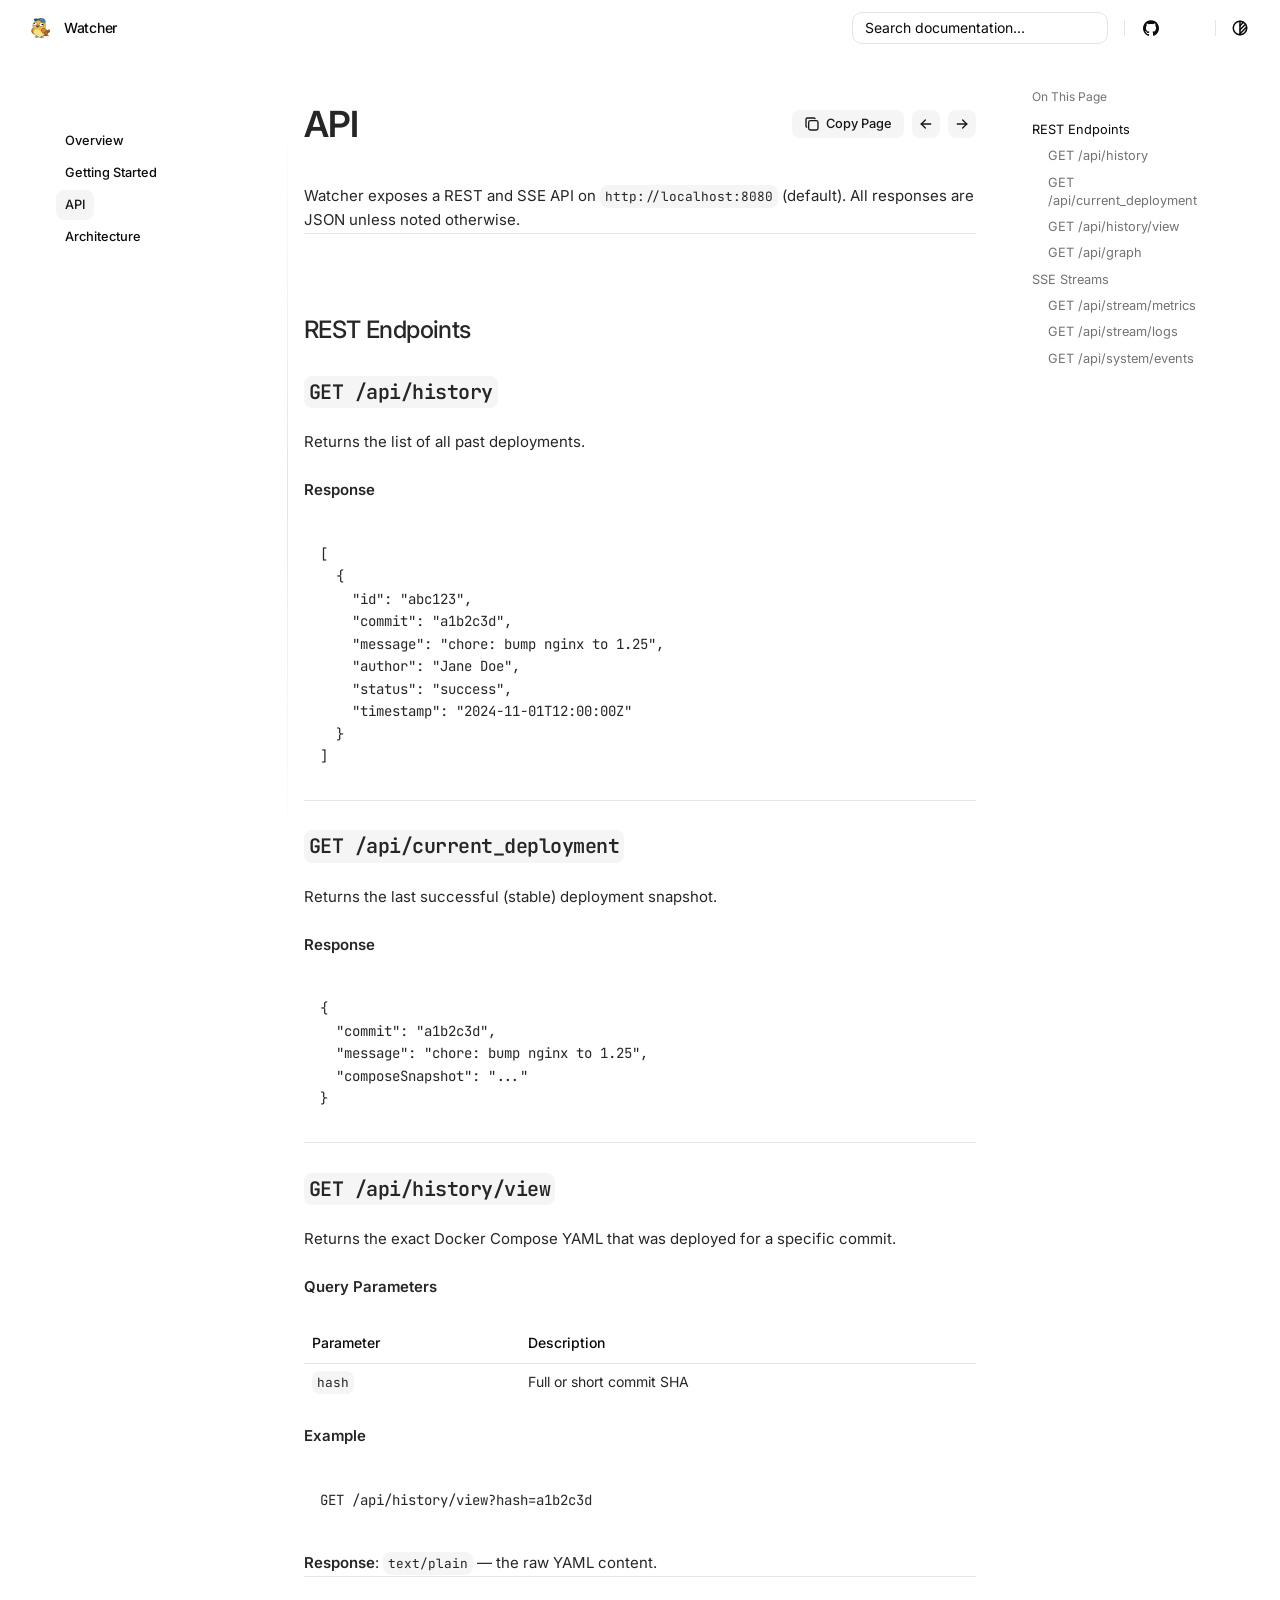
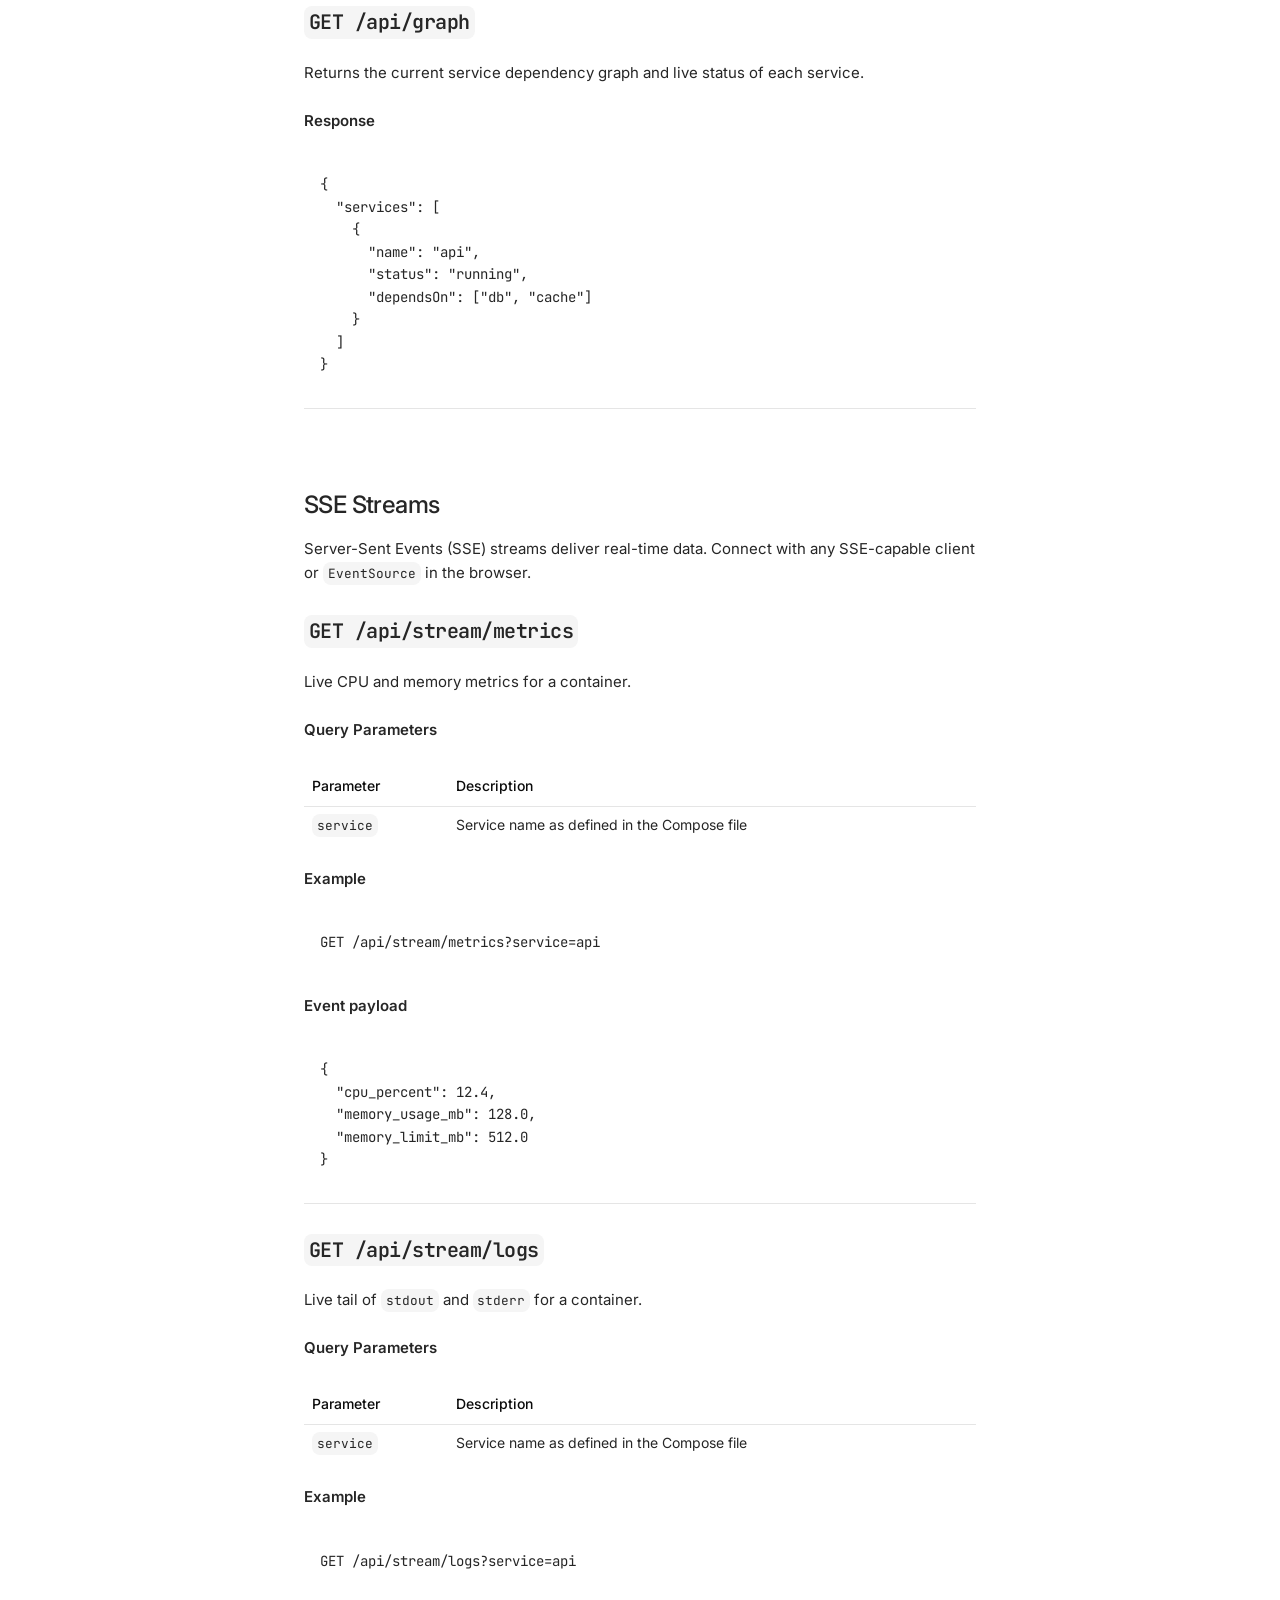
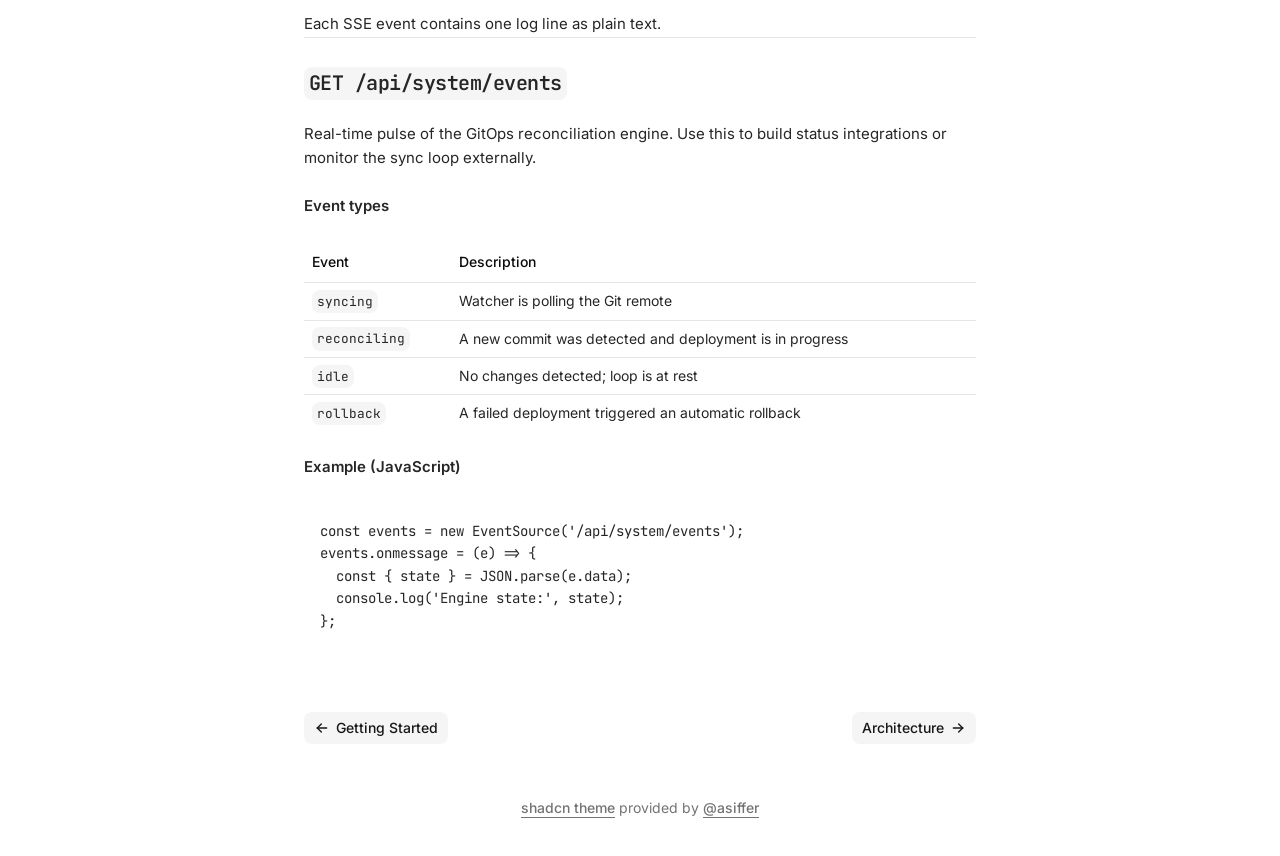
==== api/index.html @ 24e3c694 "Deployed fd1345d with MkDocs version: 1.6.1" ====
<!DOCTYPE html>
<html lang="en">

<head>
    <script>
        const base_url = "https://sithukyaw666.github.io/Watcher/"; /* for search plugin notably */
    </script>
    <script>
    const darkTheme = window.matchMedia("(prefers-color-scheme: dark)");
    darkTheme.onchange = (e) => {
        if (e.matches) {
            document.documentElement.classList.add("dark")
            localStorage.theme = 'dark';
        } else {
            document.documentElement.classList.remove("dark")
            localStorage.removeItem("theme")
        }
    };

    // On page load. Priotiry to lcaolStorage
    if (localStorage.theme === "dark") {
        document.documentElement.classList.add("dark")
    } else if (localStorage.theme === "light") {
        document.documentElement.classList.remove("dark")
    } else if (darkTheme.matches) {
        document.documentElement.classList.add("dark")
    } else {
        document.documentElement.classList.remove("dark")
    }

    // set the layout based on localStorage
    document.documentElement.classList.add(localStorage.getItem("html-layout") || "layout-fixed");
</script>


    <meta charset="UTF-8">
    <meta name="viewport" content="width=device-width, initial-scale=1">

    


<title>API</title>









<link rel="canonical" href="https://sithukyaw666.github.io/Watcher/api/">


<!-- Open Graph (Facebook, LinkedIn) -->

<meta property="og:title" content="API">





<meta property="og:url" content="https://sithukyaw666.github.io/Watcher/api/">






<!-- Twitter Card -->

<meta name="twitter:title" content="API">






<!-- JSON-LD Structured Data -->



    <link rel="icon" href="../assets/watcher-logo.png">

    <link href="../css/base.css" rel="stylesheet">
    <link href="../css/geist.css" rel="stylesheet">

    
    <link href="../stylesheets/theme.css" rel="stylesheet">

    

    <script src="../js/callbacks.js"></script>

    

    

    

    
    <script>
    document.addEventListener("DOMContentLoaded", function () {
        document.querySelectorAll("a.headerlink").forEach(function (link) {
            link.addEventListener("click", function (e) {
                e.preventDefault();

                // Build the full URL with the anchor fragment
                const url = window.location.origin + window.location.pathname + this.getAttribute("href");

                navigator.clipboard.writeText(url).then(function () {
                    // Optional: brief visual feedback
                });
            });
        });
    });
</script>
    

</head>

<body
    class="text-foreground group/body overscroll-none font-sans antialiased [--footer-height:calc(var(--spacing)*14)] [--header-height:calc(var(--spacing)*14)] xl:[--footer-height:calc(var(--spacing)*24)] theme-default">
    <div id="inner-body" class="bg-background relative z-10 flex min-h-svh flex-col">
        <header class="bg-background sticky top-0 z-50 w-full" view-transition-name="header">
    <div class="container-wrapper 3xl:fixed:px-0 px-6">
        <div class="3xl:fixed:container flex h-(--header-height) items-center gap-2 **:data-[slot=separator]:!h-4">
            <button id="menu-button" data-slot="popover-trigger" onclick="onMobileMenuButtonClick(event)"
                class="group whitespace-nowrap rounded-md text-sm font-medium transition-all disabled:pointer-events-none disabled:opacity-50 [&amp;_svg]:pointer-events-none [&amp;_svg:not([class*='size-'])]:size-4 shrink-0 [&amp;_svg]:shrink-0 outline-none focus-visible:border-ring focus-visible:ring-ring/50 aria-invalid:ring-destructive/20 dark:aria-invalid:ring-destructive/40 aria-invalid:border-destructive hover:text-accent-foreground px-4 py-2 has-[&gt;svg]:px-3 extend-touch-target h-8 touch-manipulation items-center justify-start gap-2.5 !p-0 hover:bg-transparent focus-visible:bg-transparent focus-visible:ring-0 active:bg-transparent dark:hover:bg-transparent flex lg:hidden"
                type="button" aria-haspopup="dialog" aria-expanded="false" aria-controls="radix-«Rmplb»"
                data-state="closed">
                <div class="relative flex h-8 w-4 items-center justify-center">
                    <div class="relative size-4">
                        <!-- 16px x 16px -->
                        <svg xmlns="http://www.w3.org/2000/svg" viewBox="0 0 16 16" fill="none" stroke="currentColor"
                            stroke-width="2" stroke-linecap="round" stroke-linejoin="round">
                            <line x1="0" x2="16" y1="5" y2="5"
                                class="group-data-[state=open]:translate-y-[2.25px] group-data-[state=open]:-translate-x-[2.25px] group-data-[state=open]:rotate-45 transition-all duration-300 origin-center" />
                            <line x1="0" x2="16" y1="11" y2="11"
                                class="group-data-[state=open]:-translate-y-[2.25px] group-data-[state=open]:-translate-x-[2.25px] group-data-[state=open]:-rotate-45 transition-all duration-300 origin-center" />
                        </svg>
                    </div>

                    <span class="sr-only">Toggle Menu</span>
                </div>
                <span class="flex h-8 items-center text-lg leading-none font-medium">Menu</span>
            </button>
            <a data-slot="button"
                class="items-center justify-center gap-2 whitespace-nowrap rounded-md text-sm font-medium transition-all disabled:pointer-events-none disabled:opacity-50 [&_svg]:pointer-events-none [&_svg:not([class*='size-'])]:size-5 shrink-0 [&_svg]:shrink-0 outline-none focus-visible:border-ring focus-visible:ring-ring/50 focus-visible:ring-[3px] aria-invalid:ring-destructive/20 dark:aria-invalid:ring-destructive/40 aria-invalid:border-destructive hover:bg-accent hover:text-accent-foreground dark:hover:bg-accent/50 hidden h-8 lg:flex"
                href="https://sithukyaw666.github.io/Watcher/">
                <span class="size-8 flex flex-row justify-center items-center">
                    

<img class="size-5" src="../assets/watcher-logo.png" alt="icon">


                </span>

                
                <h1 class="pr-2">Watcher</h1>
                
            </a>
            
            <nav class="items-center gap-0.5 hidden lg:flex">
    
</nav>
            
            <div class="ml-auto flex items-center gap-2 md:flex-1 md:justify-end">
                <div class="hidden w-full flex-1 md:flex md:w-auto md:flex-none">
                    <div class="hidden w-full flex-1 md:flex md:w-auto md:flex-none">
    <button onclick="onSearchBarClick(event)" data-slot="dialog-trigger" data-variant="outline" data-size="default" class="inline-flex shrink-0 items-center gap-2 text-sm whitespace-nowrap transition-all outline-none focus-visible:border-ring focus-visible:ring-[3px] focus-visible:ring-ring/50 disabled:pointer-events-none disabled:opacity-50 aria-invalid:border-destructive aria-invalid:ring-destructive/20 dark:aria-invalid:ring-destructive/40 [&amp;_svg]:pointer-events-none [&amp;_svg]:shrink-0 [&amp;_svg:not([class*='size-'])]:size-4 border bg-background hover:text-accent-foreground dark:border-input dark:hover:bg-input/50 px-4 py-2 has-[&gt;svg]:px-3 relative h-8 w-full justify-start rounded-lg pl-3 font-normal text-foreground shadow-none hover:bg-muted/50 sm:pr-12 md:w-48 lg:w-56 xl:w-64 dark:bg-card" type="button" aria-haspopup="dialog" aria-expanded="false" aria-controls="radix-_r_1_" data-state="closed">
        <span class="hidden lg:inline-flex">Search documentation...</span>
        <span class="inline-flex lg:hidden">Search...</span>
    </button>
</div>
<dialog id="search-dialog" onclick="onSearchDialogClick(event)"
    class="fixed top-1/2 left-1/2 -translate-x-1/2 -translate-y-1/2 bg-background rounded-lg shadow-lg border overflow-hidden p-0">
    <div class="w-lg gap-4">
        <div class="flex h-full w-full flex-col overflow-hidden rounded-md bg-popover text-popover-foreground">
            <div data-slot="command-input-wrapper" class="flex h-9 items-center gap-2 border-b px-3"><svg
                    xmlns="http://www.w3.org/2000/svg" width="24" height="24" viewBox="0 0 24 24" fill="none"
                    stroke="currentColor" stroke-width="2" stroke-linecap="round" stroke-linejoin="round"
                    class="lucide lucide-search size-4 shrink-0 opacity-50">
                    <circle cx="11" cy="11" r="8"></circle>
                    <path d="m21 21-4.3-4.3"></path>
                </svg>
                <input data-slot="command-input"
                    class="placeholder:text-muted-foreground flex h-10 w-full rounded-md bg-transparent py-3 text-sm outline-hidden disabled:cursor-not-allowed disabled:opacity-50"
                    placeholder="Search documentation..." cmdk-input="" autocomplete="off" autocorrect="off"
                    spellcheck="false" aria-autocomplete="list" role="combobox" aria-expanded="true"
                    aria-controls="radix-«r1t6»" aria-labelledby="radix-«r1t7»" id="radix-«r1t8»" type="text" value=""
                    aria-activedescendant="radix-«r1th»" oninput="onInputHandler(event)">
            </div>
        </div>
        <div id="mkdocs-search-results">
            <!-- search results go there -->
        </div>
    </div>
</dialog>
<script>
    document.removeEventListener("keydown", searchShortcutHandler);
    document.addEventListener("keydown", searchShortcutHandler);
</script>
                </div>
                
                <div data-orientation="vertical" role="none" data-slot="separator"
                    class="bg-border shrink-0 data-[orientation=horizontal]:h-px data-[orientation=horizontal]:w-full data-[orientation=vertical]:h-full data-[orientation=vertical]:w-px ml-2 hidden lg:block">
                </div>
                <a target="_blank" rel="noreferrer" data-slot="button"
                    class="inline-flex items-center justify-center whitespace-nowrap text-sm font-medium transition-all disabled:pointer-events-none disabled:opacity-50 [&amp;_svg]:pointer-events-none [&amp;_svg:not([class*='size-'])]:size-4 shrink-0 [&amp;_svg]:shrink-0 outline-none focus-visible:border-ring focus-visible:ring-ring/50 focus-visible:ring-[3px] aria-invalid:ring-destructive/20 dark:aria-invalid:ring-destructive/40 aria-invalid:border-destructive hover:bg-accent hover:text-accent-foreground dark:hover:bg-accent/50 rounded-md gap-1.5 px-3 has-[&gt;svg]:px-2.5 h-8 shadow-none"
                    href="https://github.com/Sithukyaw666/Watcher">
                    <svg viewBox="0 0 438.549 438.549">
                        <path fill="currentColor"
                            d="M409.132 114.573c-19.608-33.596-46.205-60.194-79.798-79.8-33.598-19.607-70.277-29.408-110.063-29.408-39.781 0-76.472 9.804-110.063 29.408-33.596 19.605-60.192 46.204-79.8 79.8C9.803 148.168 0 184.854 0 224.63c0 47.78 13.94 90.745 41.827 128.906 27.884 38.164 63.906 64.572 108.063 79.227 5.14.954 8.945.283 11.419-1.996 2.475-2.282 3.711-5.14 3.711-8.562 0-.571-.049-5.708-.144-15.417a2549.81 2549.81 0 01-.144-25.406l-6.567 1.136c-4.187.767-9.469 1.092-15.846 1-6.374-.089-12.991-.757-19.842-1.999-6.854-1.231-13.229-4.086-19.13-8.559-5.898-4.473-10.085-10.328-12.56-17.556l-2.855-6.57c-1.903-4.374-4.899-9.233-8.992-14.559-4.093-5.331-8.232-8.945-12.419-10.848l-1.999-1.431c-1.332-.951-2.568-2.098-3.711-3.429-1.142-1.331-1.997-2.663-2.568-3.997-.572-1.335-.098-2.43 1.427-3.289 1.525-.859 4.281-1.276 8.28-1.276l5.708.853c3.807.763 8.516 3.042 14.133 6.851 5.614 3.806 10.229 8.754 13.846 14.842 4.38 7.806 9.657 13.754 15.846 17.847 6.184 4.093 12.419 6.136 18.699 6.136 6.28 0 11.704-.476 16.274-1.423 4.565-.952 8.848-2.383 12.847-4.285 1.713-12.758 6.377-22.559 13.988-29.41-10.848-1.14-20.601-2.857-29.264-5.14-8.658-2.286-17.605-5.996-26.835-11.14-9.235-5.137-16.896-11.516-22.985-19.126-6.09-7.614-11.088-17.61-14.987-29.979-3.901-12.374-5.852-26.648-5.852-42.826 0-23.035 7.52-42.637 22.557-58.817-7.044-17.318-6.379-36.732 1.997-58.24 5.52-1.715 13.706-.428 24.554 3.853 10.85 4.283 18.794 7.952 23.84 10.994 5.046 3.041 9.089 5.618 12.135 7.708 17.705-4.947 35.976-7.421 54.818-7.421s37.117 2.474 54.823 7.421l10.849-6.849c7.419-4.57 16.18-8.758 26.262-12.565 10.088-3.805 17.802-4.853 23.134-3.138 8.562 21.509 9.325 40.922 2.279 58.24 15.036 16.18 22.559 35.787 22.559 58.817 0 16.178-1.958 30.497-5.853 42.966-3.9 12.471-8.941 22.457-15.125 29.979-6.191 7.521-13.901 13.85-23.131 18.986-9.232 5.14-18.182 8.85-26.84 11.136-8.662 2.286-18.415 4.004-29.263 5.146 9.894 8.562 14.842 22.077 14.842 40.539v60.237c0 3.422 1.19 6.279 3.572 8.562 2.379 2.279 6.136 2.95 11.276 1.995 44.163-14.653 80.185-41.062 108.068-79.226 27.88-38.161 41.825-81.126 41.825-128.906-.01-39.771-9.818-76.454-29.414-110.049z">
                        </path>
                    </svg>
                    
                    <span id="stargazers" class="text-muted-foreground w-8 text-xs tabular-nums" onload="test()">
                    </span>
                    
                </a>
                
                <div data-orientation="vertical" role="none" data-slot="separator"
                    class="bg-border shrink-0 data-[orientation=horizontal]:h-px data-[orientation=horizontal]:w-full data-[orientation=vertical]:h-full data-[orientation=vertical]:w-px 3xl:flex hidden">
                </div>
                <button data-slot="button"
                    class="items-center justify-center gap-2 whitespace-nowrap rounded-md text-sm font-medium transition-all disabled:pointer-events-none disabled:opacity-50 [&amp;_svg]:pointer-events-none [&amp;_svg:not([class*='size-'])]:size-4 shrink-0 [&amp;_svg]:shrink-0 outline-none focus-visible:border-ring focus-visible:ring-ring/50 focus-visible:ring-[3px] aria-invalid:ring-destructive/20 dark:aria-invalid:ring-destructive/40 aria-invalid:border-destructive hover:bg-accent hover:text-accent-foreground dark:hover:bg-accent/50 size-8 3xl:flex hidden"
                    title="Toggle layout" onclick="toggleLayout(event)">
                    <span class="sr-only">Toggle layout</span>
                    <svg xmlns="http://www.w3.org/2000/svg" width="24" height="24" viewBox="0 0 24 24" fill="none"
                        stroke="currentColor" stroke-width="2" stroke-linecap="round" stroke-linejoin="round"
                        class="lucide lucide-gallery-horizontal">
                        <path d="M2 3v18"></path>
                        <rect width="12" height="18" x="6" y="3" rx="2"></rect>
                        <path d="M22 3v18"></path>
                    </svg>
                </button>
                <div data-orientation="vertical" role="none" data-slot="separator"
                    class="bg-border shrink-0 data-[orientation=horizontal]:h-px data-[orientation=horizontal]:w-full data-[orientation=vertical]:h-full data-[orientation=vertical]:w-px">
                </div>
                <button data-slot="button"
                    class="inline-flex items-center justify-center gap-2 whitespace-nowrap rounded-md text-sm font-medium transition-all disabled:pointer-events-none disabled:opacity-50 [&amp;_svg]:pointer-events-none [&amp;_svg:not([class*='size-'])]:size-4 shrink-0 [&amp;_svg]:shrink-0 outline-none focus-visible:border-ring focus-visible:ring-ring/50 focus-visible:ring-[3px] aria-invalid:ring-destructive/20 dark:aria-invalid:ring-destructive/40 aria-invalid:border-destructive hover:bg-accent hover:text-accent-foreground dark:hover:bg-accent/50 group/toggle extend-touch-target size-8"
                    title="Toggle theme" onclick="onThemeSwitch(event)">
                    <svg xmlns="http://www.w3.org/2000/svg" width="24" height="24" viewBox="0 0 24 24" fill="none"
                        stroke="currentColor" stroke-width="2" stroke-linecap="round" stroke-linejoin="round"
                        class="size-4.5">
                        <path stroke="none" d="M0 0h24v24H0z" fill="none"></path>
                        <path d="M12 12m-9 0a9 9 0 1 0 18 0a9 9 0 1 0 -18 0"></path>
                        <path d="M12 3l0 18"></path>
                        <path d="M12 9l4.65 -4.65"></path>
                        <path d="M12 14.3l7.37 -7.37"></path>
                        <path d="M12 19.6l8.85 -8.85"></path>
                    </svg>
                    <span class="sr-only">Toggle theme</span>
                </button>
            </div>
        </div>
    </div>
</header>
        <main class="flex flex-1 flex-col">
            <div class="container-wrapper flex flex-1 flex-col px-2">
                <div data-slot="sidebar-wrapper"
                    style="--sidebar-width:calc(var(--spacing) * 72);--sidebar-width-icon:3rem;"
                    class="group/sidebar-wrapper has-data-[variant=inset]:bg-sidebar flex w-full 3xl:fixed:container 3xl:fixed:px-3 min-h-min flex-1 items-start px-0 [--sidebar-width:220px] [--top-spacing:0] lg:grid lg:grid-cols-[var(--sidebar-width)_minmax(0,1fr)] lg:[--sidebar-width:240px] lg:[--top-spacing:calc(var(--spacing)*4)]">
                    <div data-slot="sidebar"
                        class="w-(--sidebar-width) flex-col text-sidebar-foreground sticky top-[calc(var(--header-height)+0.6rem)] z-30 hidden h-[calc(100svh-10rem)] overscroll-none bg-transparent [--sidebar-menu-width:--spacing(56)] lg:flex">
                        <div class="h-9"></div>
                        <div
                            class="absolute top-8 z-10 h-8 w-(--sidebar-menu-width) shrink-0 bg-gradient-to-b from-background via-background/80 to-background/50 blur-xs">
                        </div>
                        <div
                            class="absolute top-12 right-2 bottom-0 hidden h-full w-px bg-gradient-to-b from-transparent via-border to-transparent lg:flex">
                        </div>
                        <div data-slot="sidebar-content" data-sidebar="content" view-transition-name="sidebar"
                            class="flex min-h-0 flex-1 flex-col gap-2 overflow-auto group-data-[collapsible=icon]:overflow-hidden mx-auto no-scrollbar w-(--sidebar-menu-width) overflow-x-hidden px-2">
                            














<div data-slot="sidebar-group" data-sidebar="group" class="relative flex w-full min-w-0 flex-col p-2 pt-6">
    <div data-slot="sidebar-group-content" data-sidebar="group-content" class="w-full text-sm">
        <ul data-slot="sidebar-menu" data-sidebar="menu" class="flex w-full min-w-0 flex-col gap-0.5">
            
            
            <li data-slot="sidebar-menu-item" data-sidebar="menu-item" class="group/menu-item relative">
    <a data-slot="sidebar-menu-button" data-active="false" data-sidebar="menu-button"
        data-size="default" href="/Watcher/"
        class="hpeer/menu-button flex items-center gap-2 rounded-md p-2 text-left ring-sidebar-ring outline-hidden transition-[width,height,padding] group-has-data-[sidebar=menu-action]/menu-item:pr-8 group-data-[collapsible=icon]:size-8! group-data-[collapsible=icon]:p-2! focus-visible:ring-2 active:bg-sidebar-accent active:text-sidebar-accent-foreground disabled:pointer-events-none disabled:opacity-50 aria-disabled:pointer-events-none aria-disabled:opacity-50 data-[active=true]:font-medium data-[active=true]:text-sidebar-accent-foreground data-[state=open]:hover:bg-sidebar-accent data-[state=open]:hover:text-sidebar-accent-foreground [&>span:last-child]:truncate [&>svg]:size-4 [&>svg]:shrink-0 hover:bg-sidebar-accent hover:text-sidebar-accent-foreground relative h-[30px] w-fit overflow-visible border border-transparent text-[0.8rem] font-medium after:absolute after:inset-x-0 after:-inset-y-1 after:z-0 after:rounded-md data-[active=true]:border-accent data-[active=true]:bg-accent 3xl:fixed:w-full 3xl:fixed:max-w-48">

        
        Overview
        

        

        

        
    </a>
</li>
            
            
            
            <li data-slot="sidebar-menu-item" data-sidebar="menu-item" class="group/menu-item relative">
    <a data-slot="sidebar-menu-button" data-active="false" data-sidebar="menu-button"
        data-size="default" href="/Watcher/getting-started/"
        class="hpeer/menu-button flex items-center gap-2 rounded-md p-2 text-left ring-sidebar-ring outline-hidden transition-[width,height,padding] group-has-data-[sidebar=menu-action]/menu-item:pr-8 group-data-[collapsible=icon]:size-8! group-data-[collapsible=icon]:p-2! focus-visible:ring-2 active:bg-sidebar-accent active:text-sidebar-accent-foreground disabled:pointer-events-none disabled:opacity-50 aria-disabled:pointer-events-none aria-disabled:opacity-50 data-[active=true]:font-medium data-[active=true]:text-sidebar-accent-foreground data-[state=open]:hover:bg-sidebar-accent data-[state=open]:hover:text-sidebar-accent-foreground [&>span:last-child]:truncate [&>svg]:size-4 [&>svg]:shrink-0 hover:bg-sidebar-accent hover:text-sidebar-accent-foreground relative h-[30px] w-fit overflow-visible border border-transparent text-[0.8rem] font-medium after:absolute after:inset-x-0 after:-inset-y-1 after:z-0 after:rounded-md data-[active=true]:border-accent data-[active=true]:bg-accent 3xl:fixed:w-full 3xl:fixed:max-w-48">

        
        Getting Started
        

        

        

        
    </a>
</li>
            
            
            
            <li data-slot="sidebar-menu-item" data-sidebar="menu-item" class="group/menu-item relative">
    <a data-slot="sidebar-menu-button" data-active="true" data-sidebar="menu-button"
        data-size="default" href="/Watcher/api/"
        class="hpeer/menu-button flex items-center gap-2 rounded-md p-2 text-left ring-sidebar-ring outline-hidden transition-[width,height,padding] group-has-data-[sidebar=menu-action]/menu-item:pr-8 group-data-[collapsible=icon]:size-8! group-data-[collapsible=icon]:p-2! focus-visible:ring-2 active:bg-sidebar-accent active:text-sidebar-accent-foreground disabled:pointer-events-none disabled:opacity-50 aria-disabled:pointer-events-none aria-disabled:opacity-50 data-[active=true]:font-medium data-[active=true]:text-sidebar-accent-foreground data-[state=open]:hover:bg-sidebar-accent data-[state=open]:hover:text-sidebar-accent-foreground [&>span:last-child]:truncate [&>svg]:size-4 [&>svg]:shrink-0 hover:bg-sidebar-accent hover:text-sidebar-accent-foreground relative h-[30px] w-fit overflow-visible border border-transparent text-[0.8rem] font-medium after:absolute after:inset-x-0 after:-inset-y-1 after:z-0 after:rounded-md data-[active=true]:border-accent data-[active=true]:bg-accent 3xl:fixed:w-full 3xl:fixed:max-w-48">

        
        API
        

        

        

        
    </a>
</li>
            
            
            
            <li data-slot="sidebar-menu-item" data-sidebar="menu-item" class="group/menu-item relative">
    <a data-slot="sidebar-menu-button" data-active="false" data-sidebar="menu-button"
        data-size="default" href="/Watcher/architecture/"
        class="hpeer/menu-button flex items-center gap-2 rounded-md p-2 text-left ring-sidebar-ring outline-hidden transition-[width,height,padding] group-has-data-[sidebar=menu-action]/menu-item:pr-8 group-data-[collapsible=icon]:size-8! group-data-[collapsible=icon]:p-2! focus-visible:ring-2 active:bg-sidebar-accent active:text-sidebar-accent-foreground disabled:pointer-events-none disabled:opacity-50 aria-disabled:pointer-events-none aria-disabled:opacity-50 data-[active=true]:font-medium data-[active=true]:text-sidebar-accent-foreground data-[state=open]:hover:bg-sidebar-accent data-[state=open]:hover:text-sidebar-accent-foreground [&>span:last-child]:truncate [&>svg]:size-4 [&>svg]:shrink-0 hover:bg-sidebar-accent hover:text-sidebar-accent-foreground relative h-[30px] w-fit overflow-visible border border-transparent text-[0.8rem] font-medium after:absolute after:inset-x-0 after:-inset-y-1 after:z-0 after:rounded-md data-[active=true]:border-accent data-[active=true]:bg-accent 3xl:fixed:w-full 3xl:fixed:max-w-48">

        
        Architecture
        

        

        

        
    </a>
</li>
            
            
        </ul>
    </div>
</div>






<div class="sticky -bottom-1 z-10 h-16 shrink-0 bg-gradient-to-t from-background via-background/80 to-background/50 blur-xs"></div>
                        </div>
                    </div>
                    <div class="h-full w-full">
                        <div data-slot="docs" class="flex items-stretch text-[1.05rem] sm:text-[15px] xl:w-full">
                            <div class="flex min-w-0 flex-1 flex-col">
                                <div class="h-(--top-spacing) shrink-0"></div>
                                <article class="w-full" view-transition-name="page">
  <div class="flex flex-col gap-2">
    <div class="flex flex-col gap-2">
      <div id="page-header" class="flex items-start justify-between">
        <h1 class="scroll-m-20 text-4xl font-semibold tracking-tight sm:text-3xl xl:text-4xl">
          API
        </h1>

        <div class="flex items-center gap-2 pt-1.5">
          
<button onclick="fetch(`https://sithukyaw666.github.io/Watcher/api.md`).then((r) => r.blob()).then((blob) => navigator.clipboard.write([new ClipboardItem({ 'text/plain': blob })]))" 
        data-slot="button" 
        class="cursor-pointer inline-flex items-center justify-center whitespace-nowrap text-sm font-medium transition-all disabled:pointer-events-none disabled:opacity-50 [&_svg]:pointer-events-none [&_svg:not([class*='size-'])]:size-4 shrink-0 [&_svg]:shrink-0 outline-none focus-visible:border-ring focus-visible:ring-ring/50 focus-visible:ring-[3px] aria-invalid:ring-destructive/20 dark:aria-invalid:ring-destructive/40 aria-invalid:border-destructive bg-secondary text-secondary-foreground hover:bg-secondary/80 rounded-md gap-1.5 px-3 has-[&>svg]:px-2.5 h-8 shadow-none md:h-7 md:text-[0.8rem]">
<svg xmlns="http://www.w3.org/2000/svg" width="24" height="24" viewBox="0 0 24 24" fill="none" stroke="currentColor" stroke-width="2" stroke-linecap="round" stroke-linejoin="round" class="tabler-icon tabler-icon-copy ">
    <path d="M7 7m0 2.667a2.667 2.667 0 0 1 2.667 -2.667h8.666a2.667 2.667 0 0 1 2.667 2.667v8.666a2.667 2.667 0 0 1 -2.667 2.667h-8.666a2.667 2.667 0 0 1 -2.667 -2.667z"></path><path d="M4.012 16.737a2.005 2.005 0 0 1 -1.012 -1.737v-10c0 -1.1 .9 -2 2 -2h10c.75 0 1.158 .385 1.5 1"></path>
</svg>
<span class="max-md:hidden">Copy Page</span>
</button>
          
          <a data-slot="button" id="previous-button"
            class="inline-flex items-center justify-center gap-2 whitespace-nowrap rounded-md text-sm font-medium transition-all disabled:pointer-events-none disabled:opacity-50 [&amp;_svg]:pointer-events-none [&amp;_svg:not([class*='size-'])]:size-4 shrink-0 [&amp;_svg]:shrink-0 outline-none focus-visible:border-ring focus-visible:ring-ring/50 focus-visible:ring-[3px] aria-invalid:ring-destructive/20 dark:aria-invalid:ring-destructive/40 aria-invalid:border-destructive bg-secondary text-secondary-foreground hover:bg-secondary/80 extend-touch-target size-8 shadow-none md:size-7"
            href="/Watcher/getting-started/">
            <svg xmlns="http://www.w3.org/2000/svg" width="24" height="24" viewBox="0 0 24 24" fill="none"
              stroke="currentColor" stroke-width="2" stroke-linecap="round" stroke-linejoin="round"
              class="tabler-icon tabler-icon-arrow-left">
              <path d="M5 12l14 0"></path>
              <path d="M5 12l6 6"></path>
              <path d="M5 12l6 -6"></path>
            </svg>
            <span class="sr-only">Previous</span>
          </a>
          
          
          <a data-slot="button" id="next-button"
            class="inline-flex items-center justify-center gap-2 whitespace-nowrap rounded-md text-sm font-medium transition-all disabled:pointer-events-none disabled:opacity-50 [&amp;_svg]:pointer-events-none [&amp;_svg:not([class*='size-'])]:size-4 shrink-0 [&amp;_svg]:shrink-0 outline-none focus-visible:border-ring focus-visible:ring-ring/50 focus-visible:ring-[3px] aria-invalid:ring-destructive/20 dark:aria-invalid:ring-destructive/40 aria-invalid:border-destructive bg-secondary text-secondary-foreground hover:bg-secondary/80 extend-touch-target size-8 shadow-none md:size-7"
            href="/Watcher/architecture/">
            <span class="sr-only">Next</span>
            <svg xmlns="http://www.w3.org/2000/svg" width="24" height="24" viewBox="0 0 24 24" fill="none"
              stroke="currentColor" stroke-width="2" stroke-linecap="round" stroke-linejoin="round"
              class="tabler-icon tabler-icon-arrow-right">
              <path d="M5 12l14 0"></path>
              <path d="M13 18l6 -6"></path>
              <path d="M13 6l6 6"></path>
            </svg>
          </a>
          
        </div>
      </div>
      
    </div>
    <div class="flex justify-end items-center">
       
    </div>
  </div>
  <div class="typography w-full flex-1 *:data-[slot=alert]:first:mt-0">
    <p>Watcher exposes a REST and SSE API on <code>http://localhost:8080</code> (default). All responses are JSON unless noted otherwise.</p>
<hr />
<h2 id="rest-endpoints">REST Endpoints<a class="headerlink" href="#rest-endpoints" title="Permanent link">&para;</a></h2>
<h3 id="get-apihistory"><code>GET /api/history</code><a class="headerlink" href="#get-apihistory" title="Permanent link">&para;</a></h3>
<p>Returns the list of all past deployments.</p>
<p><strong>Response</strong></p>
<pre class="highlight"><code class="language-json">[
  {
    "id": "abc123",
    "commit": "a1b2c3d",
    "message": "chore: bump nginx to 1.25",
    "author": "Jane Doe",
    "status": "success",
    "timestamp": "2024-11-01T12:00:00Z"
  }
]</code></pre>
<hr />
<h3 id="get-apicurrent_deployment"><code>GET /api/current_deployment</code><a class="headerlink" href="#get-apicurrent_deployment" title="Permanent link">&para;</a></h3>
<p>Returns the last successful (stable) deployment snapshot.</p>
<p><strong>Response</strong></p>
<pre class="highlight"><code class="language-json">{
  "commit": "a1b2c3d",
  "message": "chore: bump nginx to 1.25",
  "composeSnapshot": "..."
}</code></pre>
<hr />
<h3 id="get-apihistoryview"><code>GET /api/history/view</code><a class="headerlink" href="#get-apihistoryview" title="Permanent link">&para;</a></h3>
<p>Returns the exact Docker Compose YAML that was deployed for a specific commit.</p>
<p><strong>Query Parameters</strong></p>
<div class="table-wrapper"><table>
<thead>
<tr>
<th>Parameter</th>
<th>Description</th>
</tr>
</thead>
<tbody>
<tr>
<td><code>hash</code></td>
<td>Full or short commit SHA</td>
</tr>
</tbody>
</table></div>
<p><strong>Example</strong></p>
<pre class="highlight"><code>GET /api/history/view?hash=a1b2c3d</code></pre>
<p><strong>Response</strong>: <code>text/plain</code> — the raw YAML content.</p>
<hr />
<h3 id="get-apigraph"><code>GET /api/graph</code><a class="headerlink" href="#get-apigraph" title="Permanent link">&para;</a></h3>
<p>Returns the current service dependency graph and live status of each service.</p>
<p><strong>Response</strong></p>
<pre class="highlight"><code class="language-json">{
  "services": [
    {
      "name": "api",
      "status": "running",
      "dependsOn": ["db", "cache"]
    }
  ]
}</code></pre>
<hr />
<h2 id="sse-streams">SSE Streams<a class="headerlink" href="#sse-streams" title="Permanent link">&para;</a></h2>
<p>Server-Sent Events (SSE) streams deliver real-time data. Connect with any SSE-capable client or <code>EventSource</code> in the browser.</p>
<h3 id="get-apistreammetrics"><code>GET /api/stream/metrics</code><a class="headerlink" href="#get-apistreammetrics" title="Permanent link">&para;</a></h3>
<p>Live CPU and memory metrics for a container.</p>
<p><strong>Query Parameters</strong></p>
<div class="table-wrapper"><table>
<thead>
<tr>
<th>Parameter</th>
<th>Description</th>
</tr>
</thead>
<tbody>
<tr>
<td><code>service</code></td>
<td>Service name as defined in the Compose file</td>
</tr>
</tbody>
</table></div>
<p><strong>Example</strong></p>
<pre class="highlight"><code>GET /api/stream/metrics?service=api</code></pre>
<p><strong>Event payload</strong></p>
<pre class="highlight"><code class="language-json">{
  "cpu_percent": 12.4,
  "memory_usage_mb": 128.0,
  "memory_limit_mb": 512.0
}</code></pre>
<hr />
<h3 id="get-apistreamlogs"><code>GET /api/stream/logs</code><a class="headerlink" href="#get-apistreamlogs" title="Permanent link">&para;</a></h3>
<p>Live tail of <code>stdout</code> and <code>stderr</code> for a container.</p>
<p><strong>Query Parameters</strong></p>
<div class="table-wrapper"><table>
<thead>
<tr>
<th>Parameter</th>
<th>Description</th>
</tr>
</thead>
<tbody>
<tr>
<td><code>service</code></td>
<td>Service name as defined in the Compose file</td>
</tr>
</tbody>
</table></div>
<p><strong>Example</strong></p>
<pre class="highlight"><code>GET /api/stream/logs?service=api</code></pre>
<p>Each SSE event contains one log line as plain text.</p>
<hr />
<h3 id="get-apisystemevents"><code>GET /api/system/events</code><a class="headerlink" href="#get-apisystemevents" title="Permanent link">&para;</a></h3>
<p>Real-time pulse of the GitOps reconciliation engine. Use this to build status integrations or monitor the sync loop externally.</p>
<p><strong>Event types</strong></p>
<div class="table-wrapper"><table>
<thead>
<tr>
<th>Event</th>
<th>Description</th>
</tr>
</thead>
<tbody>
<tr>
<td><code>syncing</code></td>
<td>Watcher is polling the Git remote</td>
</tr>
<tr>
<td><code>reconciling</code></td>
<td>A new commit was detected and deployment is in progress</td>
</tr>
<tr>
<td><code>idle</code></td>
<td>No changes detected; loop is at rest</td>
</tr>
<tr>
<td><code>rollback</code></td>
<td>A failed deployment triggered an automatic rollback</td>
</tr>
</tbody>
</table></div>
<p><strong>Example (JavaScript)</strong></p>
<pre class="highlight"><code class="language-js">const events = new EventSource('/api/system/events');
events.onmessage = (e) =&gt; {
  const { state } = JSON.parse(e.data);
  console.log('Engine state:', state);
};</code></pre>
  </div>
  
  <script>
    document.querySelectorAll('article h2, article h3').forEach((header) => {
      toc.observer.observe(header);
    });
  </script>
</article>
                                <div class="mx-auto flex flex-wrap h-16 w-full max-w-2xl items-center gap-2 px-4 md:px-0">
    
    <a data-slot="button"
        class="inline-flex items-center justify-center whitespace-nowrap text-sm font-medium transition-all disabled:pointer-events-none disabled:opacity-50 [&amp;_svg]:pointer-events-none [&amp;_svg:not([class*='size-'])]:size-4 shrink-0 [&amp;_svg]:shrink-0 outline-none focus-visible:border-ring focus-visible:ring-ring/50 focus-visible:ring-[3px] aria-invalid:ring-destructive/20 dark:aria-invalid:ring-destructive/40 aria-invalid:border-destructive bg-secondary text-secondary-foreground hover:bg-secondary/80 h-8 rounded-md gap-1.5 px-3 has-[&gt;svg]:px-2.5 shadow-none"
        href="/Watcher/getting-started/">
        <svg xmlns="http://www.w3.org/2000/svg" width="24" height="24" viewBox="0 0 24 24" fill="none"
            stroke="currentColor" stroke-width="2" stroke-linecap="round" stroke-linejoin="round"
            class="tabler-icon tabler-icon-arrow-left ">
            <path d="M5 12l14 0"></path>
            <path d="M5 12l6 6"></path>
            <path d="M5 12l6 -6"></path>
        </svg>
        <span class="max-[500px]:hidden">Getting Started</span>
    </a>
    
    
    <a data-slot="button"
        class="inline-flex items-center justify-center whitespace-nowrap text-sm font-medium transition-all disabled:pointer-events-none disabled:opacity-50 [&amp;_svg]:pointer-events-none [&amp;_svg:not([class*='size-'])]:size-4 shrink-0 [&amp;_svg]:shrink-0 outline-none focus-visible:border-ring focus-visible:ring-ring/50 focus-visible:ring-[3px] aria-invalid:ring-destructive/20 dark:aria-invalid:ring-destructive/40 aria-invalid:border-destructive bg-secondary text-secondary-foreground hover:bg-secondary/80 h-8 rounded-md gap-1.5 px-3 has-[&gt;svg]:px-2.5 ml-auto shadow-none"
        href="/Watcher/architecture/">
        <span class="max-[500px]:hidden">Architecture</span>
        <svg xmlns="http://www.w3.org/2000/svg" width="24" height="24" viewBox="0 0 24 24" fill="none"
            stroke="currentColor" stroke-width="2" stroke-linecap="round" stroke-linejoin="round"
            class="tabler-icon tabler-icon-arrow-right ">
            <path d="M5 12l14 0"></path>
            <path d="M13 18l6 -6"></path>
            <path d="M13 6l6 6"></path>
        </svg>
    </a>
    
</div>
                                <dialog id="bottom-sidebar" onclick="onBottomSidebarDialogClick(event)" class="bg-transparent"
    style="position: fixed; left: 0px; top: 0px; transform: translate(0px, 58px); min-width: max-content; --radix-popper-transform-origin: 0% 0px; will-change: transform; z-index: 50; --radix-popper-available-width: 504px; --radix-popper-available-height: 857px; --radix-popper-anchor-width: 72.94999694824219px; --radix-popper-anchor-height: 32px;">
    <div data-side="bottom" data-align="start" data-state="open" role="dialog" data-slot="popover-content"
        class="text-popover-foreground data-[state=open]:animate-in data-[state=closed]:animate-out data-[state=closed]:fade-out-0 data-[state=open]:fade-in-0 data-[state=closed]:zoom-out-95 data-[state=open]:zoom-in-95 data-[side=bottom]:slide-in-from-top-2 data-[side=left]:slide-in-from-right-2 data-[side=right]:slide-in-from-left-2 data-[side=top]:slide-in-from-bottom-2 z-50 origin-(--radix-popover-content-transform-origin) border outline-hidden bg-background/90 no-scrollbar h-(--radix-popper-available-height) w-(--radix-popper-available-width) overflow-y-auto rounded-none border-none p-0 shadow-none backdrop-blur duration-100"
        style="--radix-popover-content-transform-origin: var(--radix-popper-transform-origin); --radix-popover-content-available-width: var(--radix-popper-available-width); --radix-popover-content-available-height: var(--radix-popper-available-height); --radix-popover-trigger-width: var(--radix-popper-anchor-width); --radix-popover-trigger-height: var(--radix-popper-anchor-height);"
        tabindex="-1">
        <div class="flex flex-col gap-12 overflow-auto px-6 py-6">
            
            
            

            
            <div class="flex flex-col gap-4">
                <div class="text-muted-foreground text-sm font-medium">Menu</div>
                <div class="flex flex-col gap-3">
                    
                    <a class="text-2xl font-medium" href="..">
                        
                        Overview
                        
                    </a>
                    
                    <a class="text-2xl font-medium" href="../getting-started/">
                        
                        Getting Started
                        
                    </a>
                    
                    <a class="text-2xl font-medium" href="./">
                        
                        API
                        
                    </a>
                    
                    <a class="text-2xl font-medium" href="../architecture/">
                        
                        Architecture
                        
                    </a>
                    
                </div>
            </div>
            

            
            

        </div>
    </div>
</dialog>
                            </div>
                            <div
                                class="sticky top-[calc(var(--header-height)+1px)] ml-auto hidden h-[calc(100svh-var(--header-height)-var(--footer-height))] w-72 flex-col gap-4 overflow-hidden overscroll-none pb-8 xl:flex">
                                <div class="h-(--top-spacing) shrink-0"></div>
                                <div id="toc" view-transition-name="toc" class="no-scrollbar overflow-y-auto px-8">
    <div class="flex flex-col gap-2 p-4 pt-0 text-sm">
        <p class="text-muted-foreground bg-background sticky top-0 h-6 text-xs">On This Page</p>
        
        
        
        
        <a href="#rest-endpoints"
            class="text-muted-foreground hover:text-foreground data-[active=true]:text-foreground text-[0.8rem] no-underline transition-colors data-[depth=3]:pl-4 data-[depth=4]:pl-6"
            data-active="false" data-depth="2" onClick="deferSetActiveTocLink('#rest-endpoints');">
            REST Endpoints
        </a>
        
        
        <a href="#get-apihistory"
            class="text-muted-foreground hover:text-foreground data-[active=true]:text-foreground text-[0.8rem] no-underline transition-colors data-[depth=3]:pl-4 data-[depth=4]:pl-6"
            data-active="false" data-depth="3" onClick="deferSetActiveTocLink('#get-apihistory');">
            GET /api/history
        </a>
        
        <a href="#get-apicurrent_deployment"
            class="text-muted-foreground hover:text-foreground data-[active=true]:text-foreground text-[0.8rem] no-underline transition-colors data-[depth=3]:pl-4 data-[depth=4]:pl-6"
            data-active="false" data-depth="3" onClick="deferSetActiveTocLink('#get-apicurrent_deployment');">
            GET /api/current_deployment
        </a>
        
        <a href="#get-apihistoryview"
            class="text-muted-foreground hover:text-foreground data-[active=true]:text-foreground text-[0.8rem] no-underline transition-colors data-[depth=3]:pl-4 data-[depth=4]:pl-6"
            data-active="false" data-depth="3" onClick="deferSetActiveTocLink('#get-apihistoryview');">
            GET /api/history/view
        </a>
        
        <a href="#get-apigraph"
            class="text-muted-foreground hover:text-foreground data-[active=true]:text-foreground text-[0.8rem] no-underline transition-colors data-[depth=3]:pl-4 data-[depth=4]:pl-6"
            data-active="false" data-depth="3" onClick="deferSetActiveTocLink('#get-apigraph');">
            GET /api/graph
        </a>
        
        

        
        <a href="#sse-streams"
            class="text-muted-foreground hover:text-foreground data-[active=true]:text-foreground text-[0.8rem] no-underline transition-colors data-[depth=3]:pl-4 data-[depth=4]:pl-6"
            data-active="false" data-depth="2" onClick="deferSetActiveTocLink('#sse-streams');">
            SSE Streams
        </a>
        
        
        <a href="#get-apistreammetrics"
            class="text-muted-foreground hover:text-foreground data-[active=true]:text-foreground text-[0.8rem] no-underline transition-colors data-[depth=3]:pl-4 data-[depth=4]:pl-6"
            data-active="false" data-depth="3" onClick="deferSetActiveTocLink('#get-apistreammetrics');">
            GET /api/stream/metrics
        </a>
        
        <a href="#get-apistreamlogs"
            class="text-muted-foreground hover:text-foreground data-[active=true]:text-foreground text-[0.8rem] no-underline transition-colors data-[depth=3]:pl-4 data-[depth=4]:pl-6"
            data-active="false" data-depth="3" onClick="deferSetActiveTocLink('#get-apistreamlogs');">
            GET /api/stream/logs
        </a>
        
        <a href="#get-apisystemevents"
            class="text-muted-foreground hover:text-foreground data-[active=true]:text-foreground text-[0.8rem] no-underline transition-colors data-[depth=3]:pl-4 data-[depth=4]:pl-6"
            data-active="false" data-depth="3" onClick="deferSetActiveTocLink('#get-apisystemevents');">
            GET /api/system/events
        </a>
        
        

        
        
        
        

    </div>
    <div class="h-12"></div>

</div>
                            </div>
                        </div>
                    </div>
                </div>
            </div>
        </main>
        <footer view-transition-name="footer"
    class="group-has-[.section-soft]/body:bg-surface/40 3xl:fixed:bg-transparent dark:bg-transparent">
    <div class="container-wrapper px-4 xl:px-6">
        <div class="flex h-(--footer-height) items-center justify-between">
            <div class="text-muted-foreground w-full text-center text-xs leading-loose sm:text-sm">
                
                <a href="https://github.com/asiffer/mkdocs-shadcn">shadcn theme</a> provided by
                <a href="https://github.com/asiffer">@asiffer</a>
            </div>
        </div>
    </div>
</footer>
    </div>
     

<script src="../search/main.js"></script>


    

    <script src="../js/copy-button.js"></script>
    <script>updatePygmentsStylesheet();</script>
    
    <script>fetchStargazers("https://github.com/Sithukyaw666/Watcher");</script>
    
    
    
    <script type="speculationrules">
{
  "prerender": [
    {
      "where": {
          "selector_matches": ["#next-button", "#previous-button"]
      }
    }
  ]
}
</script>
</body>

</html>
---- css/geist.css ----
@font-face {
  font-family: "Geist";
  src: url("../fonts/Geist.woff2") format("woff2");
  font-weight: 100 900;
  font-display: swap;
}

@font-face {
  font-family: "Geist Mono";
  src: url("../fonts/GeistMono.woff2") format("woff2");
  font-weight: 100 900;
  font-display: swap;
}

@font-face {
  font-family: "Inter";
  font-style: normal;
  src: url("../fonts/Inter.woff2") format("woff2");
  font-weight: 100 900;
  font-display: swap;
}

@font-face {
  font-family: "Inter";
  font-style: italic;
  src: url("../fonts/Inter-Italic.woff2") format("woff2");
  font-weight: 100 900;
  font-display: swap;
}
---- stylesheets/theme.css ----
@import url("https://fonts.googleapis.com/css2?family=Inter:wght@400;500;600;700&family=JetBrains+Mono:wght@400;500&display=swap");

:root {
  --font-sans: "Inter", ui-sans-serif, system-ui, sans-serif;
  --font-mono: "JetBrains Mono", ui-monospace, monospace;
}

body { font-family: var(--font-sans); }
pre, code { font-family: var(--font-mono); }
h1, h2, h3, h4 { letter-spacing: -0.02em; }
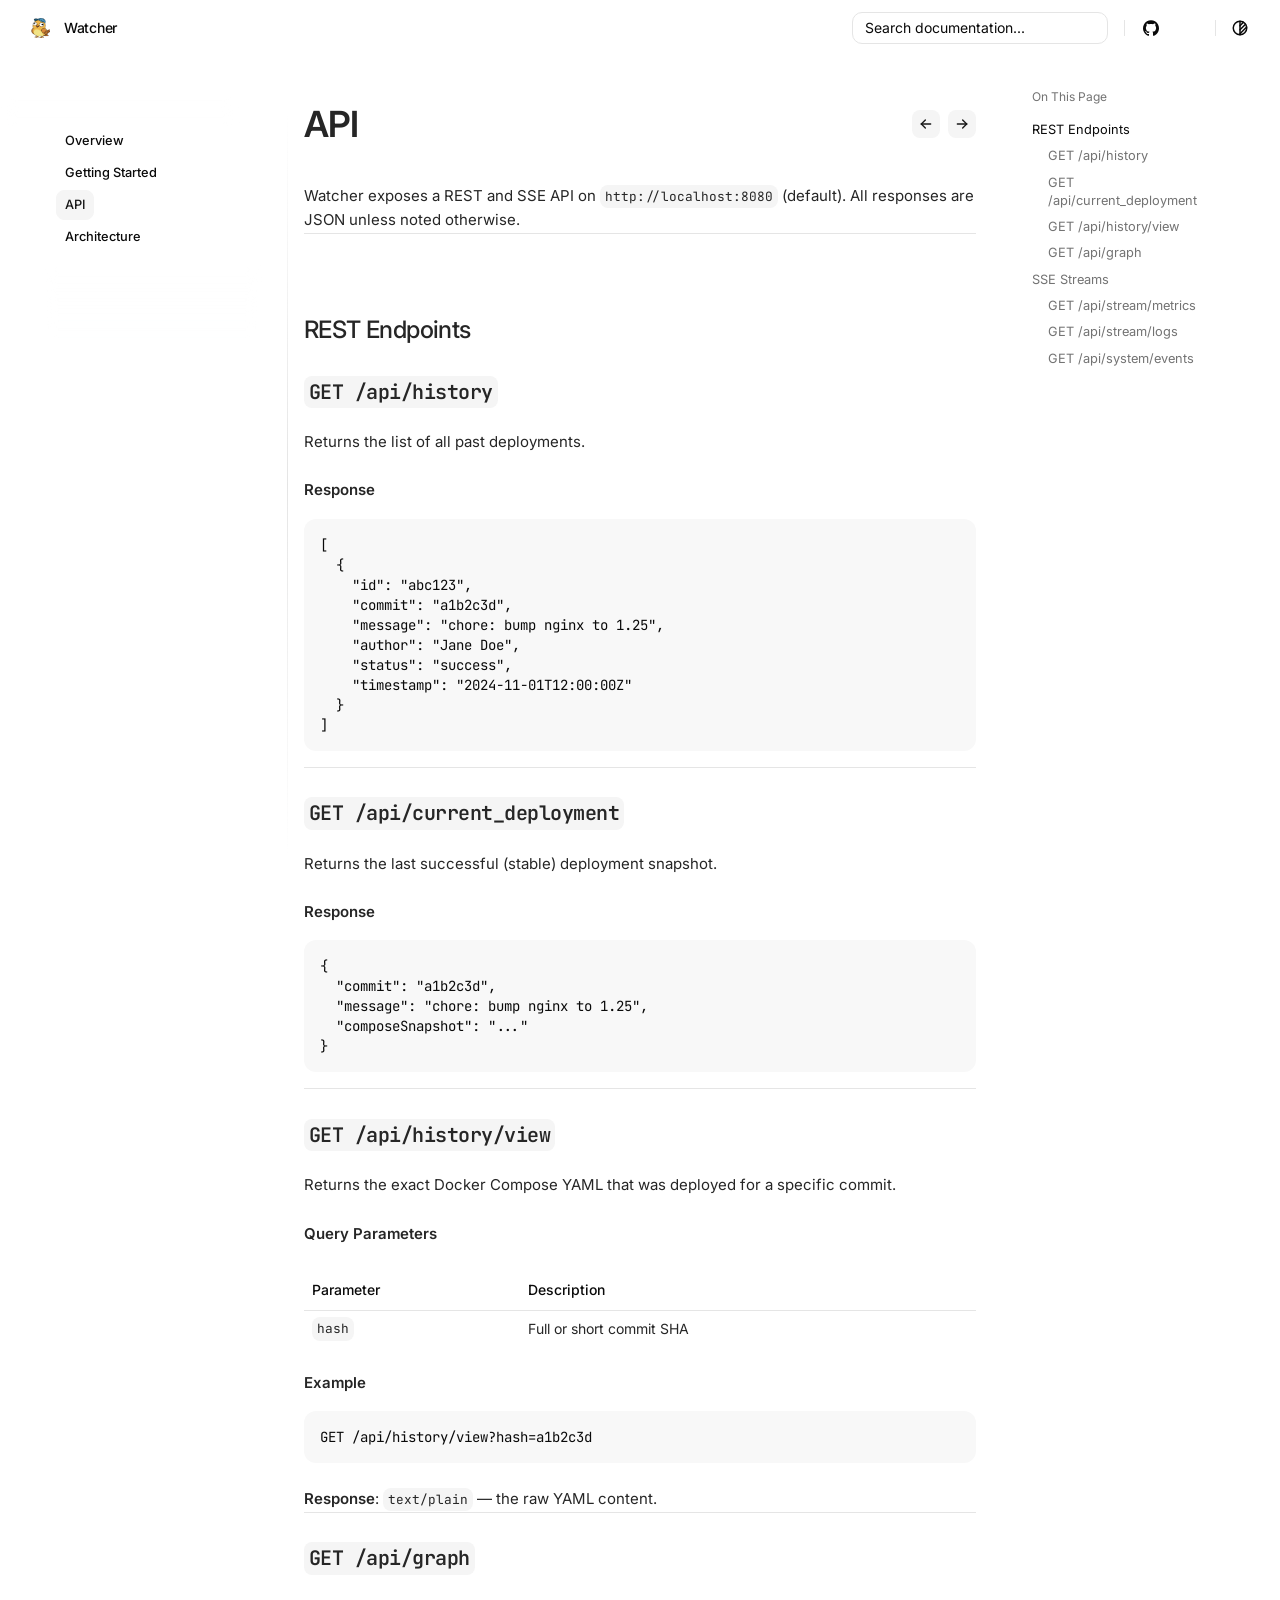
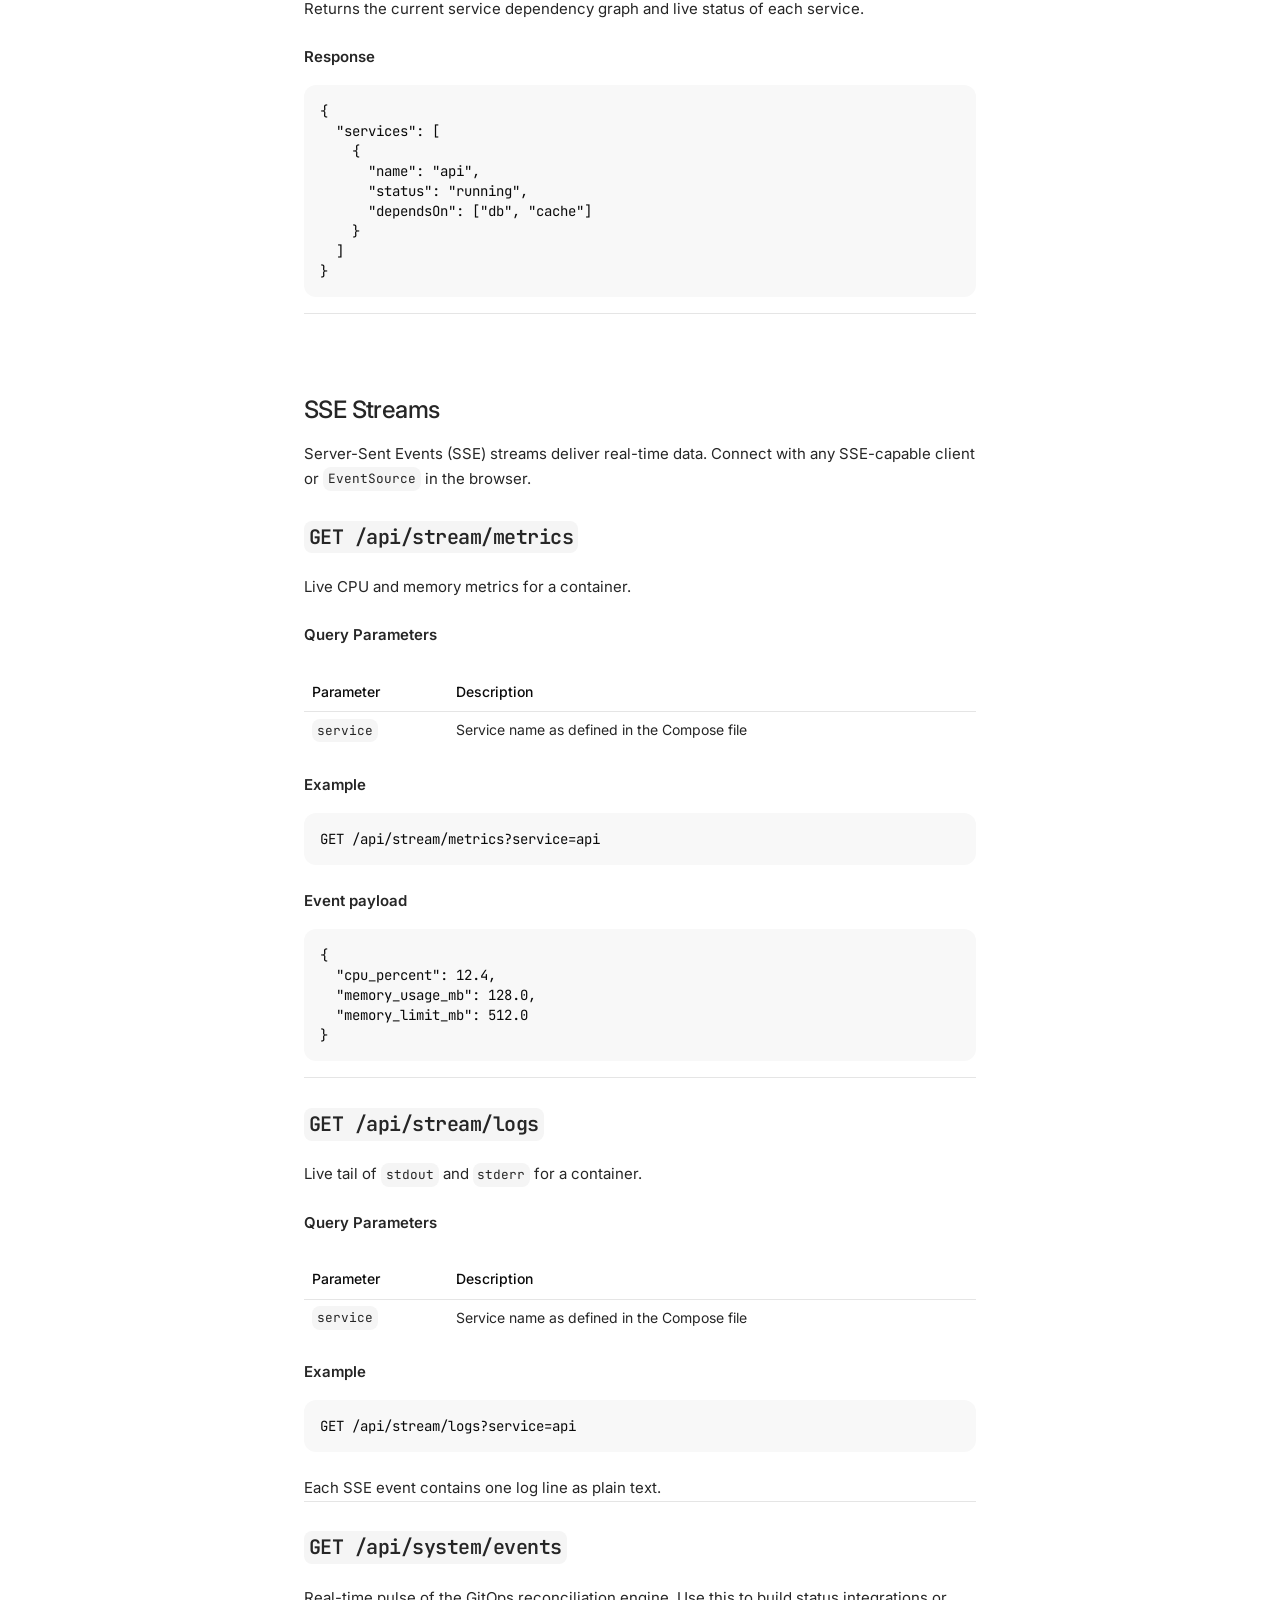
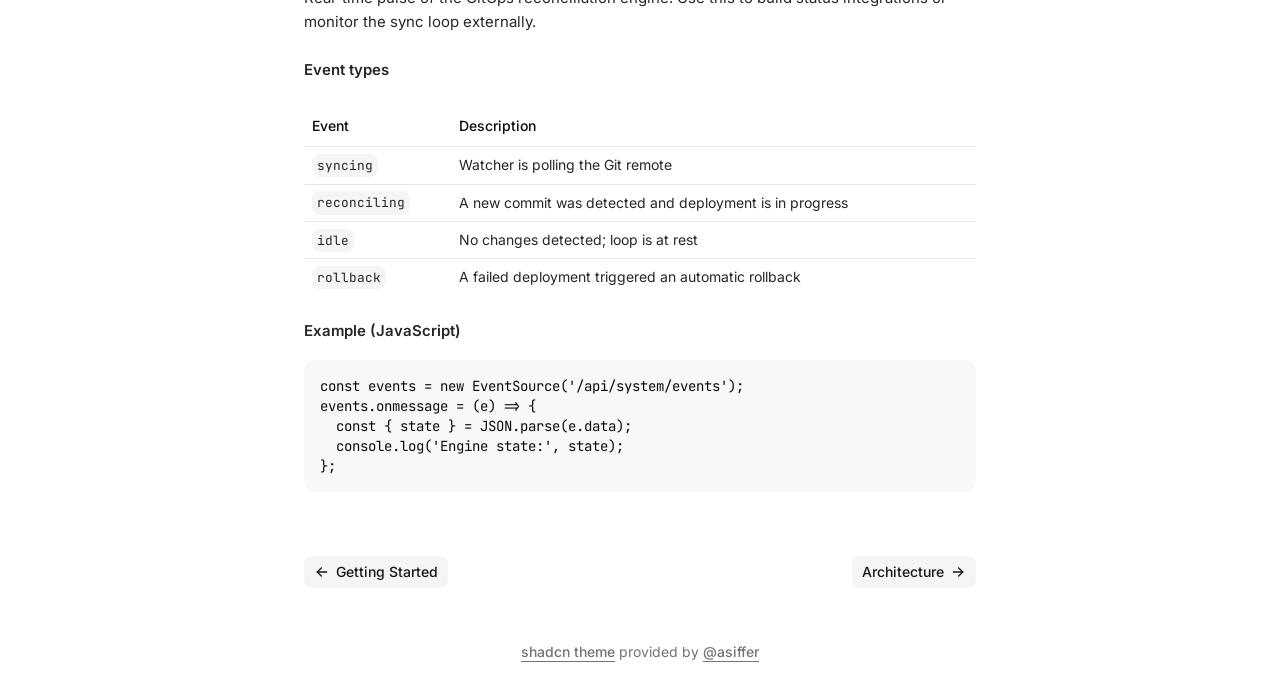
==== commit 0ba3c236: "Deployed 6ce02b7 with MkDocs version: 1.6.1" ====
--- a/api/index.html
+++ b/api/index.html
@@ -3,7 +3,7 @@
 
 <head>
     <script>
-        const base_url = "https://sithukyaw666.github.io/Watcher/"; /* for search plugin notably */
+        const base_url = "https://watcher.sithukyaw.me/"; /* for search plugin notably */
     </script>
     <script>
     const darkTheme = window.matchMedia("(prefers-color-scheme: dark)");
@@ -49,7 +49,7 @@
 
 
 
-<link rel="canonical" href="https://sithukyaw666.github.io/Watcher/api/">
+<link rel="canonical" href="https://watcher.sithukyaw.me/api/">
 
 
 <!-- Open Graph (Facebook, LinkedIn) -->
@@ -60,7 +60,7 @@
 
 
 
-<meta property="og:url" content="https://sithukyaw666.github.io/Watcher/api/">
+<meta property="og:url" content="https://watcher.sithukyaw.me/api/">
 
 
 
@@ -84,6 +84,16 @@
 
     <link href="../css/base.css" rel="stylesheet">
     <link href="../css/geist.css" rel="stylesheet">
+
+    
+    
+
+<link id="pygments-light" rel="stylesheet"
+    href="../css/pygments/shadcn-light.css">
+<link id="pygments-dark" rel="stylesheet"
+    href="../css/pygments/github-dark.css"
+    media="(prefers-color-scheme: dark)">
+
 
     
     <link href="../stylesheets/theme.css" rel="stylesheet">
@@ -147,7 +157,7 @@
             </button>
             <a data-slot="button"
                 class="items-center justify-center gap-2 whitespace-nowrap rounded-md text-sm font-medium transition-all disabled:pointer-events-none disabled:opacity-50 [&_svg]:pointer-events-none [&_svg:not([class*='size-'])]:size-5 shrink-0 [&_svg]:shrink-0 outline-none focus-visible:border-ring focus-visible:ring-ring/50 focus-visible:ring-[3px] aria-invalid:ring-destructive/20 dark:aria-invalid:ring-destructive/40 aria-invalid:border-destructive hover:bg-accent hover:text-accent-foreground dark:hover:bg-accent/50 hidden h-8 lg:flex"
-                href="https://sithukyaw666.github.io/Watcher/">
+                href="https://watcher.sithukyaw.me/">
                 <span class="size-8 flex flex-row justify-center items-center">
                     
 
@@ -295,7 +305,7 @@
             
             <li data-slot="sidebar-menu-item" data-sidebar="menu-item" class="group/menu-item relative">
     <a data-slot="sidebar-menu-button" data-active="false" data-sidebar="menu-button"
-        data-size="default" href="/Watcher/"
+        data-size="default" href="/"
         class="hpeer/menu-button flex items-center gap-2 rounded-md p-2 text-left ring-sidebar-ring outline-hidden transition-[width,height,padding] group-has-data-[sidebar=menu-action]/menu-item:pr-8 group-data-[collapsible=icon]:size-8! group-data-[collapsible=icon]:p-2! focus-visible:ring-2 active:bg-sidebar-accent active:text-sidebar-accent-foreground disabled:pointer-events-none disabled:opacity-50 aria-disabled:pointer-events-none aria-disabled:opacity-50 data-[active=true]:font-medium data-[active=true]:text-sidebar-accent-foreground data-[state=open]:hover:bg-sidebar-accent data-[state=open]:hover:text-sidebar-accent-foreground [&>span:last-child]:truncate [&>svg]:size-4 [&>svg]:shrink-0 hover:bg-sidebar-accent hover:text-sidebar-accent-foreground relative h-[30px] w-fit overflow-visible border border-transparent text-[0.8rem] font-medium after:absolute after:inset-x-0 after:-inset-y-1 after:z-0 after:rounded-md data-[active=true]:border-accent data-[active=true]:bg-accent 3xl:fixed:w-full 3xl:fixed:max-w-48">
 
         
@@ -314,7 +324,7 @@
             
             <li data-slot="sidebar-menu-item" data-sidebar="menu-item" class="group/menu-item relative">
     <a data-slot="sidebar-menu-button" data-active="false" data-sidebar="menu-button"
-        data-size="default" href="/Watcher/getting-started/"
+        data-size="default" href="/getting-started/"
         class="hpeer/menu-button flex items-center gap-2 rounded-md p-2 text-left ring-sidebar-ring outline-hidden transition-[width,height,padding] group-has-data-[sidebar=menu-action]/menu-item:pr-8 group-data-[collapsible=icon]:size-8! group-data-[collapsible=icon]:p-2! focus-visible:ring-2 active:bg-sidebar-accent active:text-sidebar-accent-foreground disabled:pointer-events-none disabled:opacity-50 aria-disabled:pointer-events-none aria-disabled:opacity-50 data-[active=true]:font-medium data-[active=true]:text-sidebar-accent-foreground data-[state=open]:hover:bg-sidebar-accent data-[state=open]:hover:text-sidebar-accent-foreground [&>span:last-child]:truncate [&>svg]:size-4 [&>svg]:shrink-0 hover:bg-sidebar-accent hover:text-sidebar-accent-foreground relative h-[30px] w-fit overflow-visible border border-transparent text-[0.8rem] font-medium after:absolute after:inset-x-0 after:-inset-y-1 after:z-0 after:rounded-md data-[active=true]:border-accent data-[active=true]:bg-accent 3xl:fixed:w-full 3xl:fixed:max-w-48">
 
         
@@ -333,7 +343,7 @@
             
             <li data-slot="sidebar-menu-item" data-sidebar="menu-item" class="group/menu-item relative">
     <a data-slot="sidebar-menu-button" data-active="true" data-sidebar="menu-button"
-        data-size="default" href="/Watcher/api/"
+        data-size="default" href="/api/"
         class="hpeer/menu-button flex items-center gap-2 rounded-md p-2 text-left ring-sidebar-ring outline-hidden transition-[width,height,padding] group-has-data-[sidebar=menu-action]/menu-item:pr-8 group-data-[collapsible=icon]:size-8! group-data-[collapsible=icon]:p-2! focus-visible:ring-2 active:bg-sidebar-accent active:text-sidebar-accent-foreground disabled:pointer-events-none disabled:opacity-50 aria-disabled:pointer-events-none aria-disabled:opacity-50 data-[active=true]:font-medium data-[active=true]:text-sidebar-accent-foreground data-[state=open]:hover:bg-sidebar-accent data-[state=open]:hover:text-sidebar-accent-foreground [&>span:last-child]:truncate [&>svg]:size-4 [&>svg]:shrink-0 hover:bg-sidebar-accent hover:text-sidebar-accent-foreground relative h-[30px] w-fit overflow-visible border border-transparent text-[0.8rem] font-medium after:absolute after:inset-x-0 after:-inset-y-1 after:z-0 after:rounded-md data-[active=true]:border-accent data-[active=true]:bg-accent 3xl:fixed:w-full 3xl:fixed:max-w-48">
 
         
@@ -352,7 +362,7 @@
             
             <li data-slot="sidebar-menu-item" data-sidebar="menu-item" class="group/menu-item relative">
     <a data-slot="sidebar-menu-button" data-active="false" data-sidebar="menu-button"
-        data-size="default" href="/Watcher/architecture/"
+        data-size="default" href="/architecture/"
         class="hpeer/menu-button flex items-center gap-2 rounded-md p-2 text-left ring-sidebar-ring outline-hidden transition-[width,height,padding] group-has-data-[sidebar=menu-action]/menu-item:pr-8 group-data-[collapsible=icon]:size-8! group-data-[collapsible=icon]:p-2! focus-visible:ring-2 active:bg-sidebar-accent active:text-sidebar-accent-foreground disabled:pointer-events-none disabled:opacity-50 aria-disabled:pointer-events-none aria-disabled:opacity-50 data-[active=true]:font-medium data-[active=true]:text-sidebar-accent-foreground data-[state=open]:hover:bg-sidebar-accent data-[state=open]:hover:text-sidebar-accent-foreground [&>span:last-child]:truncate [&>svg]:size-4 [&>svg]:shrink-0 hover:bg-sidebar-accent hover:text-sidebar-accent-foreground relative h-[30px] w-fit overflow-visible border border-transparent text-[0.8rem] font-medium after:absolute after:inset-x-0 after:-inset-y-1 after:z-0 after:rounded-md data-[active=true]:border-accent data-[active=true]:bg-accent 3xl:fixed:w-full 3xl:fixed:max-w-48">
 
         
@@ -394,7 +404,7 @@
 
         <div class="flex items-center gap-2 pt-1.5">
           
-<button onclick="fetch(`https://sithukyaw666.github.io/Watcher/api.md`).then((r) => r.blob()).then((blob) => navigator.clipboard.write([new ClipboardItem({ 'text/plain': blob })]))" 
+<button onclick="fetch(`https://watcher.sithukyaw.me/api.md`).then((r) => r.blob()).then((blob) => navigator.clipboard.write([new ClipboardItem({ 'text/plain': blob })]))" 
         data-slot="button" 
         class="cursor-pointer inline-flex items-center justify-center whitespace-nowrap text-sm font-medium transition-all disabled:pointer-events-none disabled:opacity-50 [&_svg]:pointer-events-none [&_svg:not([class*='size-'])]:size-4 shrink-0 [&_svg]:shrink-0 outline-none focus-visible:border-ring focus-visible:ring-ring/50 focus-visible:ring-[3px] aria-invalid:ring-destructive/20 dark:aria-invalid:ring-destructive/40 aria-invalid:border-destructive bg-secondary text-secondary-foreground hover:bg-secondary/80 rounded-md gap-1.5 px-3 has-[&>svg]:px-2.5 h-8 shadow-none md:h-7 md:text-[0.8rem]">
 <svg xmlns="http://www.w3.org/2000/svg" width="24" height="24" viewBox="0 0 24 24" fill="none" stroke="currentColor" stroke-width="2" stroke-linecap="round" stroke-linejoin="round" class="tabler-icon tabler-icon-copy ">
@@ -405,7 +415,7 @@
           
           <a data-slot="button" id="previous-button"
             class="inline-flex items-center justify-center gap-2 whitespace-nowrap rounded-md text-sm font-medium transition-all disabled:pointer-events-none disabled:opacity-50 [&amp;_svg]:pointer-events-none [&amp;_svg:not([class*='size-'])]:size-4 shrink-0 [&amp;_svg]:shrink-0 outline-none focus-visible:border-ring focus-visible:ring-ring/50 focus-visible:ring-[3px] aria-invalid:ring-destructive/20 dark:aria-invalid:ring-destructive/40 aria-invalid:border-destructive bg-secondary text-secondary-foreground hover:bg-secondary/80 extend-touch-target size-8 shadow-none md:size-7"
-            href="/Watcher/getting-started/">
+            href="/getting-started/">
             <svg xmlns="http://www.w3.org/2000/svg" width="24" height="24" viewBox="0 0 24 24" fill="none"
               stroke="currentColor" stroke-width="2" stroke-linecap="round" stroke-linejoin="round"
               class="tabler-icon tabler-icon-arrow-left">
@@ -419,7 +429,7 @@
           
           <a data-slot="button" id="next-button"
             class="inline-flex items-center justify-center gap-2 whitespace-nowrap rounded-md text-sm font-medium transition-all disabled:pointer-events-none disabled:opacity-50 [&amp;_svg]:pointer-events-none [&amp;_svg:not([class*='size-'])]:size-4 shrink-0 [&amp;_svg]:shrink-0 outline-none focus-visible:border-ring focus-visible:ring-ring/50 focus-visible:ring-[3px] aria-invalid:ring-destructive/20 dark:aria-invalid:ring-destructive/40 aria-invalid:border-destructive bg-secondary text-secondary-foreground hover:bg-secondary/80 extend-touch-target size-8 shadow-none md:size-7"
-            href="/Watcher/architecture/">
+            href="/architecture/">
             <span class="sr-only">Next</span>
             <svg xmlns="http://www.w3.org/2000/svg" width="24" height="24" viewBox="0 0 24 24" fill="none"
               stroke="currentColor" stroke-width="2" stroke-linecap="round" stroke-linejoin="round"
@@ -445,7 +455,7 @@
 <h3 id="get-apihistory"><code>GET /api/history</code><a class="headerlink" href="#get-apihistory" title="Permanent link">&para;</a></h3>
 <p>Returns the list of all past deployments.</p>
 <p><strong>Response</strong></p>
-<pre class="highlight"><code class="language-json">[
+<pre class="codehilite"><code class="language-json">[
   {
     "id": "abc123",
     "commit": "a1b2c3d",
@@ -459,7 +469,7 @@
 <h3 id="get-apicurrent_deployment"><code>GET /api/current_deployment</code><a class="headerlink" href="#get-apicurrent_deployment" title="Permanent link">&para;</a></h3>
 <p>Returns the last successful (stable) deployment snapshot.</p>
 <p><strong>Response</strong></p>
-<pre class="highlight"><code class="language-json">{
+<pre class="codehilite"><code class="language-json">{
   "commit": "a1b2c3d",
   "message": "chore: bump nginx to 1.25",
   "composeSnapshot": "..."
@@ -483,13 +493,13 @@
 </tbody>
 </table></div>
 <p><strong>Example</strong></p>
-<pre class="highlight"><code>GET /api/history/view?hash=a1b2c3d</code></pre>
+<pre class="codehilite"><code>GET /api/history/view?hash=a1b2c3d</code></pre>
 <p><strong>Response</strong>: <code>text/plain</code> — the raw YAML content.</p>
 <hr />
 <h3 id="get-apigraph"><code>GET /api/graph</code><a class="headerlink" href="#get-apigraph" title="Permanent link">&para;</a></h3>
 <p>Returns the current service dependency graph and live status of each service.</p>
 <p><strong>Response</strong></p>
-<pre class="highlight"><code class="language-json">{
+<pre class="codehilite"><code class="language-json">{
   "services": [
     {
       "name": "api",
@@ -519,9 +529,9 @@
 </tbody>
 </table></div>
 <p><strong>Example</strong></p>
-<pre class="highlight"><code>GET /api/stream/metrics?service=api</code></pre>
+<pre class="codehilite"><code>GET /api/stream/metrics?service=api</code></pre>
 <p><strong>Event payload</strong></p>
-<pre class="highlight"><code class="language-json">{
+<pre class="codehilite"><code class="language-json">{
   "cpu_percent": 12.4,
   "memory_usage_mb": 128.0,
   "memory_limit_mb": 512.0
@@ -545,7 +555,7 @@
 </tbody>
 </table></div>
 <p><strong>Example</strong></p>
-<pre class="highlight"><code>GET /api/stream/logs?service=api</code></pre>
+<pre class="codehilite"><code>GET /api/stream/logs?service=api</code></pre>
 <p>Each SSE event contains one log line as plain text.</p>
 <hr />
 <h3 id="get-apisystemevents"><code>GET /api/system/events</code><a class="headerlink" href="#get-apisystemevents" title="Permanent link">&para;</a></h3>
@@ -578,7 +588,7 @@
 </tbody>
 </table></div>
 <p><strong>Example (JavaScript)</strong></p>
-<pre class="highlight"><code class="language-js">const events = new EventSource('/api/system/events');
+<pre class="codehilite"><code class="language-js">const events = new EventSource('/api/system/events');
 events.onmessage = (e) =&gt; {
   const { state } = JSON.parse(e.data);
   console.log('Engine state:', state);
@@ -595,7 +605,7 @@
     
     <a data-slot="button"
         class="inline-flex items-center justify-center whitespace-nowrap text-sm font-medium transition-all disabled:pointer-events-none disabled:opacity-50 [&amp;_svg]:pointer-events-none [&amp;_svg:not([class*='size-'])]:size-4 shrink-0 [&amp;_svg]:shrink-0 outline-none focus-visible:border-ring focus-visible:ring-ring/50 focus-visible:ring-[3px] aria-invalid:ring-destructive/20 dark:aria-invalid:ring-destructive/40 aria-invalid:border-destructive bg-secondary text-secondary-foreground hover:bg-secondary/80 h-8 rounded-md gap-1.5 px-3 has-[&gt;svg]:px-2.5 shadow-none"
-        href="/Watcher/getting-started/">
+        href="/getting-started/">
         <svg xmlns="http://www.w3.org/2000/svg" width="24" height="24" viewBox="0 0 24 24" fill="none"
             stroke="currentColor" stroke-width="2" stroke-linecap="round" stroke-linejoin="round"
             class="tabler-icon tabler-icon-arrow-left ">
@@ -609,7 +619,7 @@
     
     <a data-slot="button"
         class="inline-flex items-center justify-center whitespace-nowrap text-sm font-medium transition-all disabled:pointer-events-none disabled:opacity-50 [&amp;_svg]:pointer-events-none [&amp;_svg:not([class*='size-'])]:size-4 shrink-0 [&amp;_svg]:shrink-0 outline-none focus-visible:border-ring focus-visible:ring-ring/50 focus-visible:ring-[3px] aria-invalid:ring-destructive/20 dark:aria-invalid:ring-destructive/40 aria-invalid:border-destructive bg-secondary text-secondary-foreground hover:bg-secondary/80 h-8 rounded-md gap-1.5 px-3 has-[&gt;svg]:px-2.5 ml-auto shadow-none"
-        href="/Watcher/architecture/">
+        href="/architecture/">
         <span class="max-[500px]:hidden">Architecture</span>
         <svg xmlns="http://www.w3.org/2000/svg" width="24" height="24" viewBox="0 0 24 24" fill="none"
             stroke="currentColor" stroke-width="2" stroke-linecap="round" stroke-linejoin="round"
--- a/css/pygments/shadcn-light.css
+++ b/css/pygments/shadcn-light.css
@@ -0,0 +1,244 @@
+pre {
+  line-height: 125%;
+}
+td.linenos .normal {
+  color: inherit;
+  background-color: transparent;
+  padding-left: 5px;
+  padding-right: 5px;
+}
+span.linenos {
+  color: inherit;
+  background-color: transparent;
+  padding-left: 5px;
+  padding-right: 5px;
+}
+td.linenos .special {
+  color: #000000;
+  background-color: #ffffc0;
+  padding-left: 5px;
+  padding-right: 5px;
+}
+span.linenos.special {
+  color: #000000;
+  background-color: #ffffc0;
+  padding-left: 5px;
+  padding-right: 5px;
+}
+.codehilite .hll {
+  background-color: var(--color-code-highlight);
+}
+.codehilite {
+  background: var(--color-code);
+  color: var(--color-code-foreground);
+}
+.codehilite .c {
+  color: #6e7781;
+} /* Comment */
+.codehilite .err {
+  color: #cf222e;
+} /* Error */
+.codehilite .k {
+  color: #cf222e;
+} /* Keyword */
+.codehilite .l {
+  color: #953800;
+} /* Literal */
+.codehilite .n {
+  color: #8250df;
+} /* Name */
+.codehilite .o {
+  color: #116329;
+} /* Operator */
+.codehilite .p {
+  color: #24292f;
+} /* Punctuation */
+.codehilite .ch {
+  color: #6e7781;
+} /* Comment.Hashbang */
+.codehilite .cm {
+  color: #6e7781;
+} /* Comment.Multiline */
+.codehilite .cp {
+  color: #6e7781;
+} /* Comment.Preproc */
+.codehilite .cpf {
+  color: #6e7781;
+} /* Comment.PreprocFile */
+.codehilite .c1 {
+  color: #6e7781;
+} /* Comment.Single */
+.codehilite .cs {
+  color: #6e7781;
+} /* Comment.Special */
+.codehilite .gd {
+  color: #0550ae;
+} /* Generic.Deleted */
+.codehilite .ge {
+  font-style: italic;
+} /* Generic.Emph */
+.codehilite .gr {
+  color: #cf222e;
+} /* Generic.Error */
+.codehilite .gh {
+  color: #0550ae;
+} /* Generic.Heading */
+.codehilite .gs {
+  font-weight: bold;
+} /* Generic.Strong */
+.codehilite .gu {
+  color: #0550ae;
+} /* Generic.Subheading */
+.codehilite .kc {
+  color: #0550ae;
+} /* Keyword.Constant */
+.codehilite .kd {
+  color: #cf222e;
+} /* Keyword.Declaration */
+.codehilite .kn {
+  color: #cf222e;
+} /* Keyword.Namespace */
+.codehilite .kp {
+  color: #cf222e;
+} /* Keyword.Pseudo */
+.codehilite .kr {
+  color: #cf222e;
+} /* Keyword.Reserved */
+.codehilite .kt {
+  color: #cf222e;
+} /* Keyword.Type */
+.codehilite .ld {
+  color: #953800;
+} /* Literal.Date */
+.codehilite .m {
+  color: #953800;
+} /* Literal.Number */
+.codehilite .s {
+  color: #0a3069;
+} /* Literal.String */
+.codehilite .na {
+  color: #0550ae;
+} /* Name.Attribute */
+.codehilite .nb {
+  color: #953800;
+} /* Name.Builtin */
+.codehilite .nc {
+  color: #0550ae;
+} /* Name.Class */
+.codehilite .no {
+  color: #0550ae;
+} /* Name.Constant */
+.codehilite .nd {
+  color: #0550ae;
+} /* Name.Decorator */
+.codehilite .ni {
+  color: #116329;
+} /* Name.Entity */
+.codehilite .ne {
+  color: #8250df;
+} /* Name.Exception */
+.codehilite .nf {
+  color: #0550ae;
+} /* Name.Function */
+.codehilite .nl {
+  color: #953800;
+} /* Name.Label */
+.codehilite .nn {
+  color: #24292f;
+} /* Name.Namespace */
+.codehilite .nx {
+  color: #1f2328;
+} /* Name.Other */
+.codehilite .py {
+  color: #0550ae;
+} /* Name.Property */
+.codehilite .nt {
+  color: #116329;
+} /* Name.Tag */
+.codehilite .nv {
+  color: #953800;
+} /* Name.Variable */
+.codehilite .ow {
+  color: #8250df;
+} /* Operator.Word */
+.codehilite .pm {
+  color: #24292f;
+} /* Punctuation.Marker */
+.codehilite .w {
+  color: #24292f;
+} /* Text.Whitespace */
+.codehilite .mb {
+  color: #953800;
+} /* Literal.Number.Bin */
+.codehilite .mf {
+  color: #0550ae;
+} /* Literal.Number.Float */
+.codehilite .mh {
+  color: #953800;
+} /* Literal.Number.Hex */
+.codehilite .mi {
+  color: #0550ae;
+} /* Literal.Number.Integer */
+.codehilite .mo {
+  color: #953800;
+} /* Literal.Number.Oct */
+.codehilite .sa {
+  color: #0550ae;
+} /* Literal.String.Affix */
+.codehilite .sb {
+  color: #0550ae;
+} /* Literal.String.Backtick */
+.codehilite .sc {
+  color: #0550ae;
+} /* Literal.String.Char */
+.codehilite .dl {
+  color: #0550ae;
+} /* Literal.String.Delimiter */
+.codehilite .sd {
+  color: #0550ae;
+} /* Literal.String.Doc */
+.codehilite .s2 {
+  color: #0550ae;
+} /* Literal.String.Double */
+.codehilite .se {
+  color: #0550ae;
+} /* Literal.String.Escape */
+.codehilite .sh {
+  color: #0550ae;
+} /* Literal.String.Heredoc */
+.codehilite .si {
+  color: #0550ae;
+} /* Literal.String.Interpol */
+.codehilite .sx {
+  color: #0550ae;
+} /* Literal.String.Other */
+.codehilite .sr {
+  color: #0550ae;
+} /* Literal.String.Regex */
+.codehilite .s1 {
+  color: #0550ae;
+} /* Literal.String.Single */
+.codehilite .ss {
+  color: #0550ae;
+} /* Literal.String.Symbol */
+.codehilite .bp {
+  color: #953800;
+} /* Name.Builtin.Pseudo */
+.codehilite .fm {
+  color: #0550ae;
+} /* Name.Function.Magic */
+.codehilite .vc {
+  color: #953800;
+} /* Name.Variable.Class */
+.codehilite .vg {
+  color: #953800;
+} /* Name.Variable.Global */
+.codehilite .vi {
+  color: #953800;
+} /* Name.Variable.Instance */
+.codehilite .vm {
+  color: #953800;
+} /* Name.Variable.Magic */
+.codehilite .il {
+  color: #953800;
+} /* Literal.Number.Integer.Long */
--- a/css/pygments/github-dark.css
+++ b/css/pygments/github-dark.css
@@ -0,0 +1,86 @@
+pre { line-height: 125%; }
+td.linenos .normal { color: #6e7681; background-color: #0d1117; padding-left: 5px; padding-right: 5px; }
+span.linenos { color: #6e7681; background-color: #0d1117; padding-left: 5px; padding-right: 5px; }
+td.linenos .special { color: #e6edf3; background-color: #6e7681; padding-left: 5px; padding-right: 5px; }
+span.linenos.special { color: #e6edf3; background-color: #6e7681; padding-left: 5px; padding-right: 5px; }
+.codehilite .hll { background-color: #6e7681 }
+.codehilite { background: #0d1117; color: #E6EDF3 }
+.codehilite .c { color: #8B949E; font-style: italic } /* Comment */
+.codehilite .err { color: #F85149 } /* Error */
+.codehilite .esc { color: #E6EDF3 } /* Escape */
+.codehilite .g { color: #E6EDF3 } /* Generic */
+.codehilite .k { color: #FF7B72 } /* Keyword */
+.codehilite .l { color: #A5D6FF } /* Literal */
+.codehilite .n { color: #E6EDF3 } /* Name */
+.codehilite .o { color: #FF7B72; font-weight: bold } /* Operator */
+.codehilite .x { color: #E6EDF3 } /* Other */
+.codehilite .p { color: #E6EDF3 } /* Punctuation */
+.codehilite .ch { color: #8B949E; font-style: italic } /* Comment.Hashbang */
+.codehilite .cm { color: #8B949E; font-style: italic } /* Comment.Multiline */
+.codehilite .cp { color: #8B949E; font-weight: bold; font-style: italic } /* Comment.Preproc */
+.codehilite .cpf { color: #8B949E; font-style: italic } /* Comment.PreprocFile */
+.codehilite .c1 { color: #8B949E; font-style: italic } /* Comment.Single */
+.codehilite .cs { color: #8B949E; font-weight: bold; font-style: italic } /* Comment.Special */
+.codehilite .gd { color: #FFA198; background-color: #490202 } /* Generic.Deleted */
+.codehilite .ge { color: #E6EDF3; font-style: italic } /* Generic.Emph */
+.codehilite .ges { color: #E6EDF3; font-weight: bold; font-style: italic } /* Generic.EmphStrong */
+.codehilite .gr { color: #FFA198 } /* Generic.Error */
+.codehilite .gh { color: #79C0FF; font-weight: bold } /* Generic.Heading */
+.codehilite .gi { color: #56D364; background-color: #0F5323 } /* Generic.Inserted */
+.codehilite .go { color: #8B949E } /* Generic.Output */
+.codehilite .gp { color: #8B949E } /* Generic.Prompt */
+.codehilite .gs { color: #E6EDF3; font-weight: bold } /* Generic.Strong */
+.codehilite .gu { color: #79C0FF } /* Generic.Subheading */
+.codehilite .gt { color: #FF7B72 } /* Generic.Traceback */
+.codehilite .g-Underline { color: #E6EDF3; text-decoration: underline } /* Generic.Underline */
+.codehilite .kc { color: #79C0FF } /* Keyword.Constant */
+.codehilite .kd { color: #FF7B72 } /* Keyword.Declaration */
+.codehilite .kn { color: #FF7B72 } /* Keyword.Namespace */
+.codehilite .kp { color: #79C0FF } /* Keyword.Pseudo */
+.codehilite .kr { color: #FF7B72 } /* Keyword.Reserved */
+.codehilite .kt { color: #FF7B72 } /* Keyword.Type */
+.codehilite .ld { color: #79C0FF } /* Literal.Date */
+.codehilite .m { color: #A5D6FF } /* Literal.Number */
+.codehilite .s { color: #A5D6FF } /* Literal.String */
+.codehilite .na { color: #E6EDF3 } /* Name.Attribute */
+.codehilite .nb { color: #E6EDF3 } /* Name.Builtin */
+.codehilite .nc { color: #F0883E; font-weight: bold } /* Name.Class */
+.codehilite .no { color: #79C0FF; font-weight: bold } /* Name.Constant */
+.codehilite .nd { color: #D2A8FF; font-weight: bold } /* Name.Decorator */
+.codehilite .ni { color: #FFA657 } /* Name.Entity */
+.codehilite .ne { color: #F0883E; font-weight: bold } /* Name.Exception */
+.codehilite .nf { color: #D2A8FF; font-weight: bold } /* Name.Function */
+.codehilite .nl { color: #79C0FF; font-weight: bold } /* Name.Label */
+.codehilite .nn { color: #FF7B72 } /* Name.Namespace */
+.codehilite .nx { color: #E6EDF3 } /* Name.Other */
+.codehilite .py { color: #79C0FF } /* Name.Property */
+.codehilite .nt { color: #7EE787 } /* Name.Tag */
+.codehilite .nv { color: #79C0FF } /* Name.Variable */
+.codehilite .ow { color: #FF7B72; font-weight: bold } /* Operator.Word */
+.codehilite .pm { color: #E6EDF3 } /* Punctuation.Marker */
+.codehilite .w { color: #6E7681 } /* Text.Whitespace */
+.codehilite .mb { color: #A5D6FF } /* Literal.Number.Bin */
+.codehilite .mf { color: #A5D6FF } /* Literal.Number.Float */
+.codehilite .mh { color: #A5D6FF } /* Literal.Number.Hex */
+.codehilite .mi { color: #A5D6FF } /* Literal.Number.Integer */
+.codehilite .mo { color: #A5D6FF } /* Literal.Number.Oct */
+.codehilite .sa { color: #79C0FF } /* Literal.String.Affix */
+.codehilite .sb { color: #A5D6FF } /* Literal.String.Backtick */
+.codehilite .sc { color: #A5D6FF } /* Literal.String.Char */
+.codehilite .dl { color: #79C0FF } /* Literal.String.Delimiter */
+.codehilite .sd { color: #A5D6FF } /* Literal.String.Doc */
+.codehilite .s2 { color: #A5D6FF } /* Literal.String.Double */
+.codehilite .se { color: #79C0FF } /* Literal.String.Escape */
+.codehilite .sh { color: #79C0FF } /* Literal.String.Heredoc */
+.codehilite .si { color: #A5D6FF } /* Literal.String.Interpol */
+.codehilite .sx { color: #A5D6FF } /* Literal.String.Other */
+.codehilite .sr { color: #79C0FF } /* Literal.String.Regex */
+.codehilite .s1 { color: #A5D6FF } /* Literal.String.Single */
+.codehilite .ss { color: #A5D6FF } /* Literal.String.Symbol */
+.codehilite .bp { color: #E6EDF3 } /* Name.Builtin.Pseudo */
+.codehilite .fm { color: #D2A8FF; font-weight: bold } /* Name.Function.Magic */
+.codehilite .vc { color: #79C0FF } /* Name.Variable.Class */
+.codehilite .vg { color: #79C0FF } /* Name.Variable.Global */
+.codehilite .vi { color: #79C0FF } /* Name.Variable.Instance */
+.codehilite .vm { color: #79C0FF } /* Name.Variable.Magic */
+.codehilite .il { color: #A5D6FF } /* Literal.Number.Integer.Long */
--- a/stylesheets/theme.css
+++ b/stylesheets/theme.css
@@ -8,3 +8,7 @@
 body { font-family: var(--font-sans); }
 pre, code { font-family: var(--font-mono); }
 h1, h2, h3, h4 { letter-spacing: -0.02em; }
+
+/* Remove copy buttons */
+#page-header button { display: none; }
+div.codehilite > button { display: none; }
